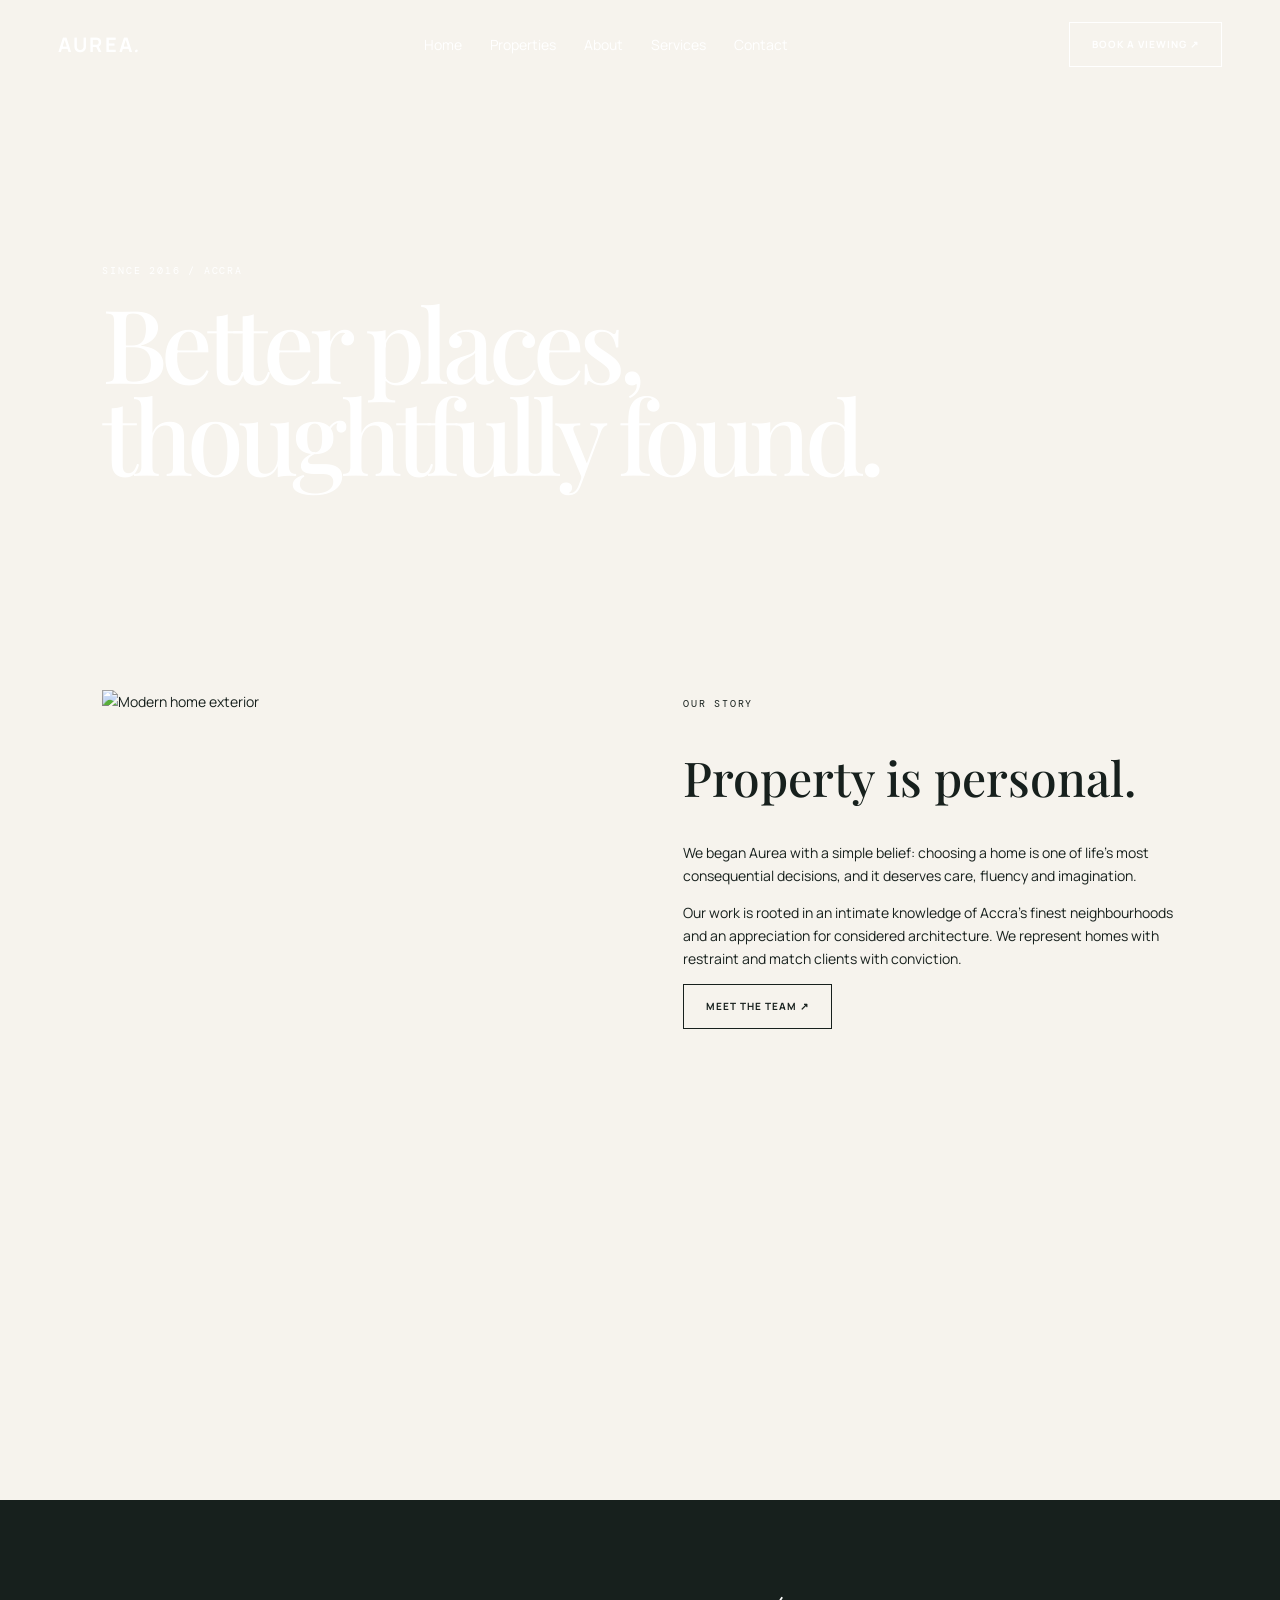
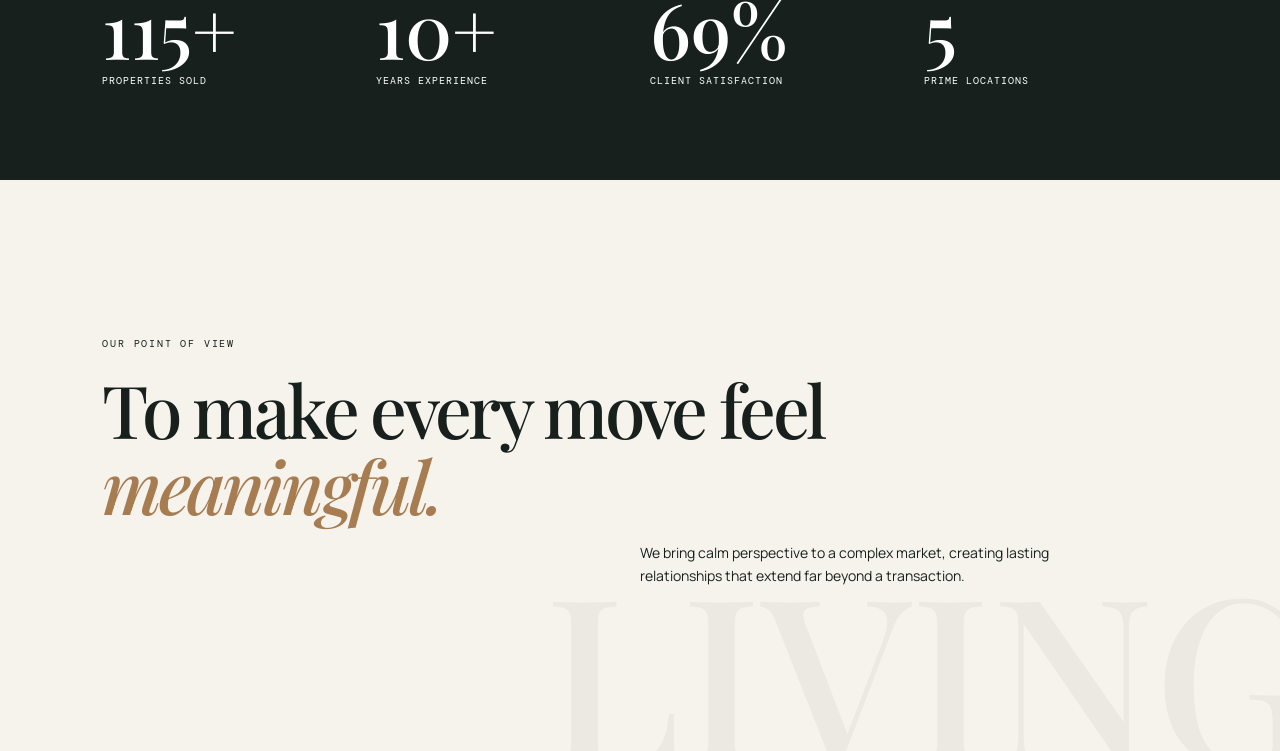
==== about.html @ 6d5a38c9 "aurea1" ====
<!doctype html><html lang="en"><head><meta charset="utf-8"><meta name="viewport" content="width=device-width,initial-scale=1"><title>About — Aurea</title><link rel="stylesheet" href="css/style.css"></head><body><div class="loader"><div>03</div><small>AUREA ESTATES</small></div><header class="site-header"><nav class="nav"><a class="brand" href="index.html">AUREA<i>.</i></a><div class="nav-links"><a href="index.html">Home</a><a href="properties.html">Properties</a><a href="about.html">About</a><a href="services.html">Services</a><a href="contact.html">Contact</a></div><a class="btn" href="contact.html">Book a viewing ↗</a><button class="menu-toggle" aria-label="Open navigation">☰</button></nav></header><main><section class="page-hero" style="--page-image:url('https://images.unsplash.com/photo-1600047509807-ba8f99d2cdde?auto=format&fit=crop&w=2200&q=85')"><div><span class="eyebrow">Since 2016 / Accra</span><h1>Better places,<br>thoughtfully found.</h1></div></section><section class="about-grid"><figure class="reveal"><img src="https://images.unsplash.com/photo-1600585152915-d208bec867a1?auto=format&fit=crop&w=1200&q=85" alt="Modern home exterior"></figure><div class="reveal"><span class="eyebrow">Our story</span><h2>Property is personal.</h2><p>We began Aurea with a simple belief: choosing a home is one of life’s most consequential decisions, and it deserves care, fluency and imagination.</p><p>Our work is rooted in an intimate knowledge of Accra’s finest neighbourhoods and an appreciation for considered architecture. We represent homes with restraint and match clients with conviction.</p><a class="btn" href="contact.html">Meet the team ↗</a></div></section><section class="stats"><div class="stat"><strong data-count="150" data-suffix="+">0</strong><span>Properties sold</span></div><div class="stat"><strong data-count="10" data-suffix="+">0</strong><span>Years experience</span></div><div class="stat"><strong data-count="98" data-suffix="%">0</strong><span>Client satisfaction</span></div><div class="stat"><strong data-count="5">0</strong><span>Prime locations</span></div></section><section class="intro"><span class="eyebrow">Our point of view</span><h2 class="display">To make every move feel <em>meaningful.</em></h2><p class="intro-copy">We bring calm perspective to a complex market, creating lasting relationships that extend far beyond a transaction.</p><span class="ghost-word">LIVING</span></section></main><script src="js/main.js"></script></body></html>
---- css/style.css ----
@import url('https://fonts.googleapis.com/css2?family=DM+Mono&family=Manrope:wght@400;500;600;700&family=Playfair+Display:ital,wght@0,500;0,600;1,500;1,600&display=swap');
:root{--ink:#17201d;--paper:#f6f3ed;--sand:#ded5c5;--clay:#a77c50;--line:rgba(23,32,29,.16);--serif:'Playfair Display',Georgia,serif;--sans:Manrope,Arial,sans-serif;--mono:'DM Mono',monospace}*{box-sizing:border-box}html{scroll-behavior:smooth}body{margin:0;background:var(--paper);color:var(--ink);font-family:var(--sans);font-size:14px;line-height:1.65}body.menu-open{overflow:hidden}a{color:inherit;text-decoration:none}img{max-width:100%;display:block}button,input,select,textarea{font:inherit}button{cursor:pointer}::selection{background:var(--clay);color:white}.site-header{position:fixed;z-index:20;top:0;left:0;width:100%;padding:22px 4.5%;color:#fff;transition:.45s}.site-header.scrolled{background:rgba(246,243,237,.88);backdrop-filter:blur(14px);color:var(--ink);padding:14px 4.5%;box-shadow:0 1px 0 var(--line)}.nav{display:flex;align-items:center;justify-content:space-between;gap:25px}.brand{font-size:20px;letter-spacing:.12em;font-weight:700}.brand i{font-family:var(--serif);font-weight:500}.nav-links{display:flex;gap:28px;align-items:center}.nav-links a,.footer-links a{position:relative}.nav-links a:after,.footer-links a:after{content:'';position:absolute;left:0;bottom:-5px;width:0;height:1px;background:currentColor;transition:.3s}.nav-links a:hover:after,.footer-links a:hover:after{width:100%}.btn{border:1px solid currentColor;background:transparent;color:inherit;padding:13px 22px;display:inline-flex;align-items:center;gap:15px;text-transform:uppercase;letter-spacing:.1em;font-size:10px;font-weight:700;position:relative;overflow:hidden;z-index:0;transition:.3s}.btn:before{content:'';position:absolute;inset:0;background:var(--ink);transform:translateX(-102%);transition:transform .38s;z-index:-1}.btn:hover{color:var(--paper)}.btn:hover:before{transform:translateX(0)}.btn.light:before{background:var(--paper)}.btn.light:hover{color:var(--ink)}.menu-toggle{display:none;background:none;border:0;color:inherit;font-size:22px}.hero{height:100svh;min-height:680px;position:relative;color:#fff;overflow:hidden;background:#25322d}.hero-image,.cta-image{position:absolute;inset:-8%;background-size:cover;background-position:center;will-change:transform}.hero-image{background-image:linear-gradient(90deg,rgba(10,16,13,.65),rgba(10,16,13,.14)),url('https://images.unsplash.com/photo-1600585154340-be6161a56a0c?auto=format&fit=crop&w=2200&q=85')}.hero:after{content:'AUREA / 01';position:absolute;right:4%;bottom:13%;font:10px var(--mono);letter-spacing:.16em}.hero-content{position:relative;z-index:1;padding:0 9%;height:100%;display:flex;justify-content:center;flex-direction:column}.eyebrow{font:10px var(--mono);letter-spacing:.18em;text-transform:uppercase}.hero h1,.page-hero h1{font:500 clamp(55px,8vw,130px)/.9 var(--serif);letter-spacing:-.06em;max-width:950px;margin:24px 0}.hero h1 span{display:block;overflow:hidden}.hero h1 em{font-weight:500}.hero p{max-width:420px;font-size:16px}.hero-actions{display:flex;gap:12px;margin-top:24px}.scroll-mark{position:absolute;bottom:35px;left:4.5%;z-index:2;font:10px var(--mono);letter-spacing:.15em;writing-mode:vertical-rl}.scroll-mark:after{content:'';display:block;width:1px;height:45px;background:#fff;margin:12px auto 0;animation:line 1.8s infinite}@keyframes line{50%{transform:scaleY(.35);transform-origin:top}}.intro{padding:150px 8%;position:relative;overflow:hidden}.display{font:500 clamp(39px,5.7vw,86px)/1.04 var(--serif);letter-spacing:-.05em;max-width:1000px;margin:18px 0}.display em{color:var(--clay)}.intro-copy{margin-left:50%;max-width:410px}.ghost-word{position:absolute;right:-3%;bottom:-35px;font:500 clamp(100px,18vw,300px)/1 var(--serif);color:rgba(23,32,29,.045);white-space:nowrap;pointer-events:none}.featured{padding:30px 8% 120px}.section-top{display:flex;justify-content:space-between;align-items:end;border-bottom:1px solid var(--line);padding-bottom:18px;margin-bottom:55px}.section-title{font:500 35px var(--serif);margin:0}.property-feature{display:grid;grid-template-columns:1.4fr .75fr;gap:8%;align-items:center;margin:0 0 130px}.property-feature.reverse{grid-template-columns:.75fr 1.4fr}.property-feature.reverse .property-photo{order:2}.property-photo{position:relative;overflow:hidden;background:#ddd;cursor:none}.property-photo img{width:100%;height:620px;object-fit:cover;transition:transform .8s cubic-bezier(.2,.7,.2,1)}.property-photo:hover img{transform:scale(1.06)}.property-photo:after{content:'View property ↗';position:absolute;inset:auto 20px 20px auto;color:white;background:rgba(23,32,29,.75);backdrop-filter:blur(5px);padding:11px 15px;font:10px var(--mono);opacity:0;transform:translateY(8px);transition:.3s}.property-photo:hover:after{opacity:1;transform:none}.property-meta .num{font:10px var(--mono);color:var(--clay)}.property-meta h3{font:500 clamp(29px,3.5vw,55px)/1 var(--serif);margin:16px 0}.property-meta p{color:#5f645e}.price{font-size:18px;font-weight:600;margin:22px 0}.facts{font:10px var(--mono);letter-spacing:.04em;border-top:1px solid var(--line);border-bottom:1px solid var(--line);padding:13px 0;display:flex;gap:18px;flex-wrap:wrap}.search-wrap{padding:85px 8%;background:var(--ink);color:var(--paper)}.search-wrap h2{font:500 clamp(35px,4vw,58px)/1 var(--serif);margin:0 0 35px}.search-form{display:grid;grid-template-columns:repeat(5,1fr) auto;gap:1px;background:rgba(255,255,255,.25)}.search-form label{background:var(--ink);padding:12px 18px;display:flex;flex-direction:column;font:9px var(--mono);letter-spacing:.12em;text-transform:uppercase}.search-form select{padding:7px 0 0;background:transparent;color:#fff;border:0;outline:0}.search-form option{color:var(--ink)}.search-form .btn{background:var(--sand);color:var(--ink);border:0;padding:0 28px}.search-form .btn:before{background:var(--clay)}.horizontal{padding:120px 0;overflow:hidden}.horizontal-head{padding:0 8%;margin-bottom:35px}.horizontal-track{display:flex;gap:25px;padding:0 0 0 8%;overflow:auto;scroll-snap-type:x mandatory;scrollbar-width:none}.horizontal-track::-webkit-scrollbar{display:none}.mini-property{min-width:min(68vw,480px);scroll-snap-align:start}.mini-property figure{height:430px;margin:0;overflow:hidden}.mini-property img{height:100%;width:100%;object-fit:cover;transition:.5s}.mini-property:hover img{transform:scale(1.04)}.mini-property h3{font:500 27px var(--serif);margin:17px 0 0}.cta{height:620px;position:relative;color:#fff;display:flex;align-items:center;padding:8%;overflow:hidden}.cta-image{background-image:linear-gradient(rgba(10,16,13,.46),rgba(10,16,13,.65)),url('https://images.unsplash.com/photo-1600607687939-ce8a6c25118c?auto=format&fit=crop&w=2200&q=85')}.cta h2{position:relative;font:500 clamp(54px,8vw,125px)/.88 var(--serif);letter-spacing:-.06em;margin:0 0 32px}.cta .btn{position:relative}.site-footer{background:#101715;color:var(--paper);padding:80px 8% 25px}.footer-main{display:grid;grid-template-columns:2fr 1fr 1fr 1.2fr;gap:35px}.footer-tagline{font:500 clamp(45px,6vw,90px)/.9 var(--serif);letter-spacing:-.06em;margin:25px 0}.footer-links{display:flex;flex-direction:column;gap:8px}.footer-title{font:10px var(--mono);letter-spacing:.15em;color:#a6aaa2;margin-bottom:14px}.newsletter{display:flex;border-bottom:1px solid #777;padding-bottom:8px}.newsletter input{background:none;border:0;outline:0;color:#fff;width:100%}.newsletter button{background:none;color:#fff;border:0}.footer-bottom{border-top:1px solid #39413d;margin-top:75px;padding-top:18px;display:flex;justify-content:space-between;font-size:11px;color:#a6aaa2}.page-hero{min-height:570px;padding:180px 8% 90px;color:#fff;position:relative;display:flex;align-items:end;overflow:hidden}.page-hero .hero-image{background-image:linear-gradient(90deg,rgba(10,16,13,.65),rgba(10,16,13,.1)),var(--page-image)}.page-hero h1{margin:16px 0 0}.catalogue{padding:85px 8% 130px}.filter-bar{display:flex;gap:12px;justify-content:space-between;align-items:center;margin-bottom:35px;border-bottom:1px solid var(--line);padding-bottom:18px}.filter-options{display:flex;gap:9px;flex-wrap:wrap}.filter-options select{border:1px solid var(--line);background:transparent;padding:10px}.property-grid{display:grid;grid-template-columns:repeat(12,1fr);gap:35px 22px}.property-card{grid-column:span 4;transition:.4s}.property-card:nth-child(3n+2){margin-top:75px}.property-card figure{height:390px;margin:0;overflow:hidden}.property-card img{height:100%;width:100%;object-fit:cover;transition:.6s}.property-card:hover img{transform:scale(1.06)}.property-card h3{font:500 27px/1.1 var(--serif);margin:15px 0 4px}.property-card p{margin:0;color:#626861;font-size:12px}.property-card .price{margin:8px 0;font-size:15px}.detail-hero{height:85vh;min-height:620px;position:relative;color:#fff;display:flex;align-items:end;padding:8%;overflow:hidden}.detail-hero .hero-image{background-image:linear-gradient(0deg,rgba(10,16,13,.65),transparent 65%),url('https://images.unsplash.com/photo-1600607687920-4e2a09cf159d?auto=format&fit=crop&w=2200&q=85')}.detail-hero h1{position:relative;font:500 clamp(53px,7vw,110px)/.9 var(--serif);margin:10px 0}.detail-hero p,.detail-hero .price{position:relative}.quick-info{display:grid;grid-template-columns:repeat(5,1fr);margin:0 8%;transform:translateY(-45px);position:relative;background:var(--paper);border:1px solid var(--line)}.quick-info div{padding:25px;border-right:1px solid var(--line)}.quick-info strong{display:block;font:500 28px var(--serif)}.property-story{max-width:850px;margin:70px auto 120px;padding:0 25px}.property-story p{font:500 clamp(25px,3vw,42px)/1.25 var(--serif)}.gallery{padding:0 8% 120px;display:grid;grid-template-columns:1fr 1fr;gap:20px}.gallery a{height:450px;overflow:hidden}.gallery a:first-child{grid-column:span 2;height:650px}.gallery img{height:100%;width:100%;object-fit:cover;transition:.6s}.gallery a:hover img{transform:scale(1.05)}.specs{padding:100px 8%;background:var(--sand);display:grid;grid-template-columns:1fr 1.6fr;gap:10%}.specs h2{font:500 50px var(--serif);margin:0}.spec-list{display:grid;grid-template-columns:1fr 1fr;gap:0 30px}.spec-list div{border-top:1px solid var(--line);padding:16px 0;display:flex;justify-content:space-between}.map{height:450px;margin:110px 8%;background:#c9c1b5 url('https://images.unsplash.com/photo-1523531294919-4bcd7c65e216?auto=format&fit=crop&w=1600&q=75') center/cover;display:grid;place-items:center}.map span{background:var(--ink);color:#fff;padding:14px 20px;font:10px var(--mono);letter-spacing:.12em}.form-section{padding:110px 8%;display:grid;grid-template-columns:1fr 1fr;gap:10%}.form-section h2{font:500 clamp(42px,5vw,75px)/.95 var(--serif);margin:0}.form{display:grid;gap:20px}.field{border:0;border-bottom:1px solid var(--line);padding:12px 0;background:transparent;outline:0;width:100%;resize:vertical}.field:focus{border-color:var(--clay)}.form-message{font-size:12px;color:var(--clay);min-height:18px}.about-grid{padding:120px 8%;display:grid;grid-template-columns:1fr 1fr;gap:8%}.about-grid figure{margin:0;height:690px;overflow:hidden}.about-grid img{height:100%;width:100%;object-fit:cover}.about-grid h2{font:500 48px/1 var(--serif)}.stats{padding:90px 8%;background:var(--ink);color:#fff;display:grid;grid-template-columns:repeat(4,1fr);gap:20px}.stat strong{font:500 clamp(50px,6vw,90px)/1 var(--serif);display:block}.stat span{font:10px var(--mono);letter-spacing:.1em;text-transform:uppercase}.services{padding:80px 8% 130px}.service-row{border-top:1px solid var(--line);padding:28px 0;display:grid;grid-template-columns:90px 1fr 1fr 45px;align-items:center;gap:20px;transition:.35s}.service-row h2{font:500 clamp(30px,4vw,55px) var(--serif);margin:0;transition:.35s}.service-row p{color:#626861;max-width:370px}.service-row:hover{padding-left:18px;background:var(--sand)}.service-row:hover h2{transform:translateX(12px)}.service-row:last-child{border-bottom:1px solid var(--line)}.contact-layout{padding:110px 8%;display:grid;grid-template-columns:1.3fr .7fr;gap:12%}.contact-layout h2{font:500 55px/1 var(--serif);margin:0 0 35px}.contact-detail{border-top:1px solid var(--line);padding:18px 0}.contact-detail small{font:10px var(--mono);letter-spacing:.12em;color:#656962}.reveal{opacity:0;transform:translateY(30px);transition:opacity .7s,transform .7s}.reveal.visible{opacity:1;transform:none}.loader{position:fixed;inset:0;background:var(--ink);color:var(--paper);z-index:100;display:grid;place-content:center;transition:opacity .6s,visibility .6s}.loader.done{opacity:0;visibility:hidden}.loader div{font:500 55px var(--serif)}.loader small{font:10px var(--mono);letter-spacing:.2em}.cursor{display:none;position:fixed;z-index:90;pointer-events:none;transform:translate(-50%,-50%);width:64px;height:64px;border-radius:50%;background:var(--paper);color:var(--ink);font:9px var(--mono);place-items:center;mix-blend-mode:screen}.lightbox{position:fixed;inset:0;z-index:70;background:rgba(10,16,13,.94);display:none;place-items:center;padding:8%}.lightbox.open{display:grid}.lightbox img{max-height:80vh;max-width:90vw}.lightbox button{position:absolute;background:none;border:0;color:#fff;font-size:34px}.lightbox .close{top:25px;right:35px}.lightbox .prev{left:25px}.lightbox .next{right:25px}@media(pointer:fine){.cursor{display:grid}body{cursor:none}a,button,input,select,textarea{cursor:none}}@media(max-width:800px){.site-header{padding:17px 6%}.nav-links,.nav>.btn{display:none}.menu-toggle{display:block}.nav-links.open{display:flex;position:fixed;inset:0;background:var(--ink);color:var(--paper);z-index:-1;flex-direction:column;justify-content:center;align-items:flex-start;padding:20%;font:500 40px var(--serif)}.hero h1{font-size:58px}.intro,.featured,.catalogue,.services{padding-left:6%;padding-right:6%}.intro-copy{margin-left:0}.property-feature,.property-feature.reverse{grid-template-columns:1fr;gap:25px;margin-bottom:75px}.property-feature.reverse .property-photo{order:0}.property-photo img{height:460px}.search-wrap{padding:60px 6%}.search-form{grid-template-columns:1fr 1fr}.search-form .btn{padding:18px}.footer-main,.about-grid,.form-section,.contact-layout{grid-template-columns:1fr;gap:45px}.footer-bottom{flex-direction:column;gap:8px}.page-hero{padding:140px 6% 60px;min-height:450px}.filter-bar{align-items:flex-start;flex-direction:column}.property-grid{grid-template-columns:1fr 1fr;gap:28px 14px}.property-card{grid-column:span 1}.property-card:nth-child(3n+2){margin-top:35px}.property-card figure{height:260px}.property-card h3{font-size:22px}.quick-info{margin:0 4%;grid-template-columns:1fr 1fr 1fr;transform:translateY(-25px)}.quick-info div{padding:16px}.gallery{padding:0 4% 70px;gap:8px}.gallery a,.gallery a:first-child{height:250px}.gallery a:first-child{grid-column:span 2}.specs{padding:70px 6%;grid-template-columns:1fr}.stats{grid-template-columns:1fr 1fr;padding:60px 7%}.service-row{grid-template-columns:40px 1fr 30px}.service-row p{display:none}.contact-layout{padding:80px 6%}.cta{height:500px;padding:7%}.cta h2{font-size:64px}.hero:after{display:none}}@media(max-width:430px){.property-grid{grid-template-columns:1fr}.property-card:nth-child(3n+2){margin-top:0}.quick-info{grid-template-columns:1fr 1fr}.search-form{grid-template-columns:1fr}.spec-list{grid-template-columns:1fr}.hero-actions{flex-direction:column;align-items:flex-start}}
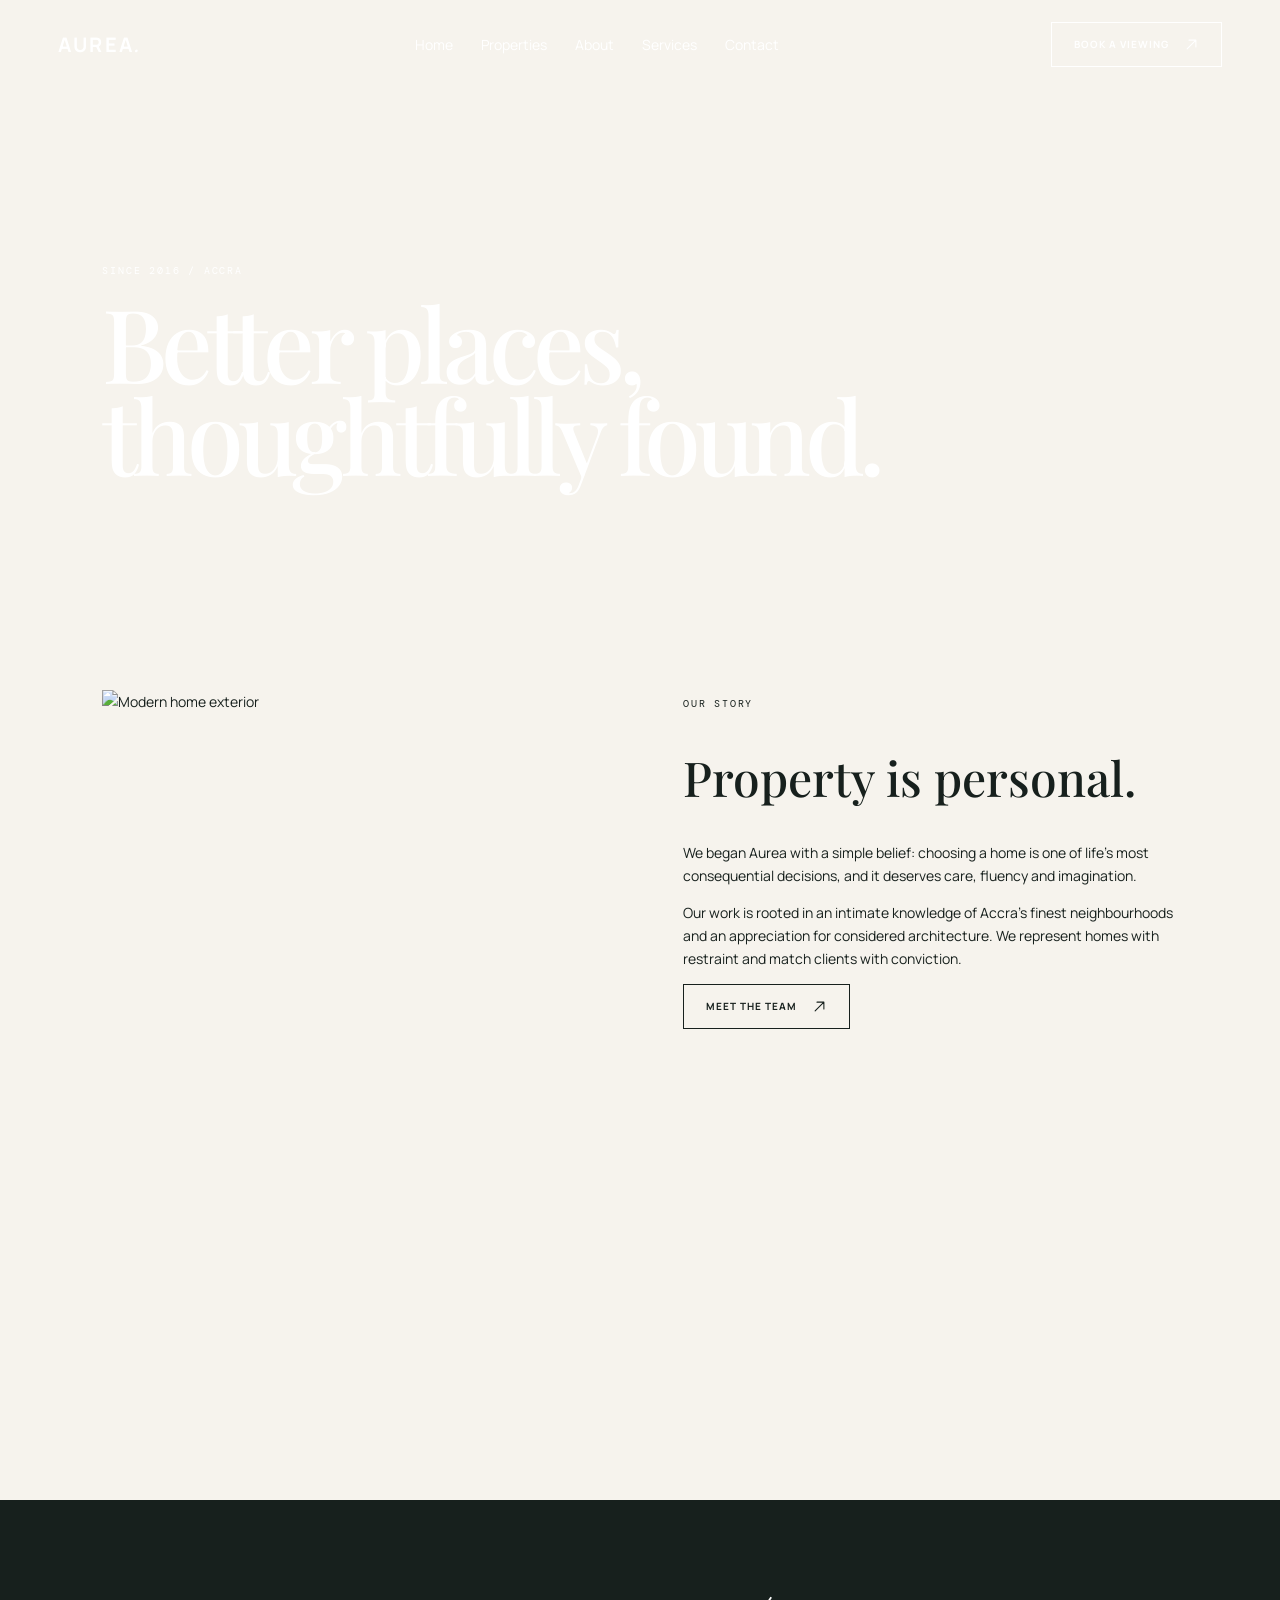
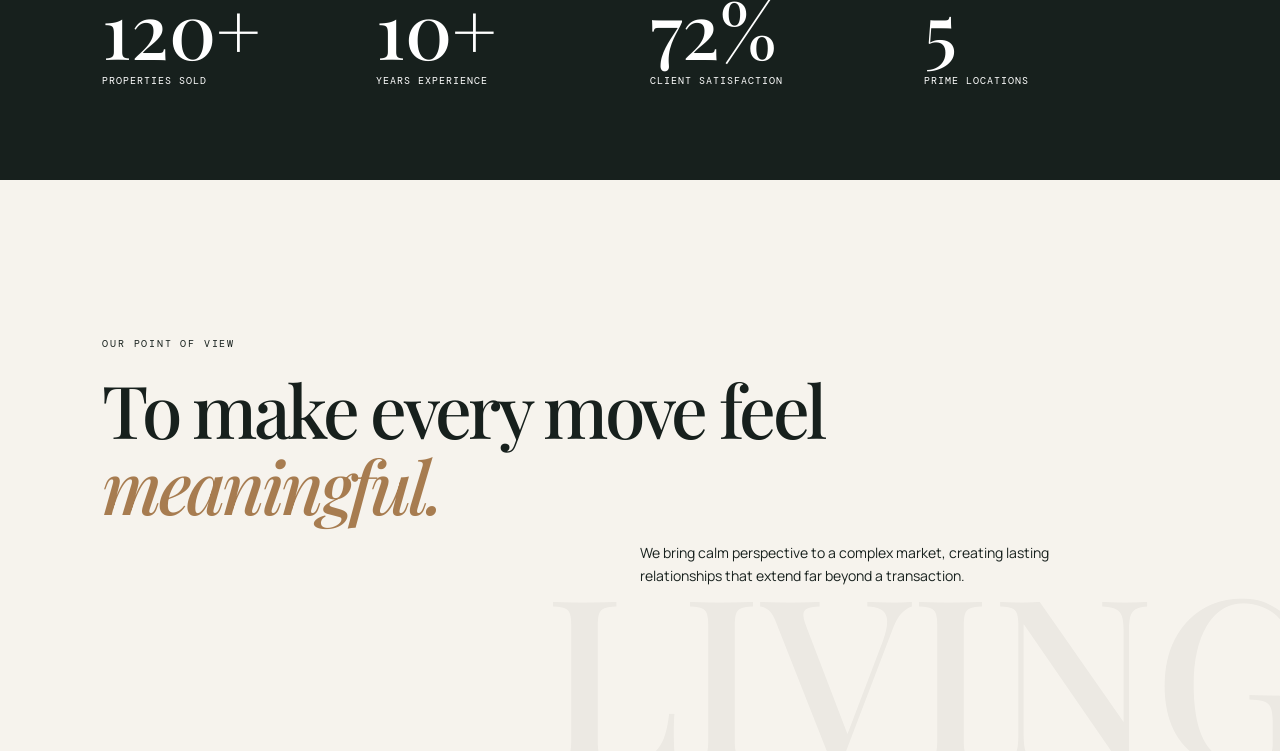
==== commit 482773c0: "Refine Aurea site experience and SVG icons" ====
--- a/about.html
+++ b/about.html
@@ -1 +1 @@
-<!doctype html><html lang="en"><head><meta charset="utf-8"><meta name="viewport" content="width=device-width,initial-scale=1"><title>About — Aurea</title><link rel="stylesheet" href="css/style.css"></head><body><div class="loader"><div>03</div><small>AUREA ESTATES</small></div><header class="site-header"><nav class="nav"><a class="brand" href="index.html">AUREA<i>.</i></a><div class="nav-links"><a href="index.html">Home</a><a href="properties.html">Properties</a><a href="about.html">About</a><a href="services.html">Services</a><a href="contact.html">Contact</a></div><a class="btn" href="contact.html">Book a viewing ↗</a><button class="menu-toggle" aria-label="Open navigation">☰</button></nav></header><main><section class="page-hero" style="--page-image:url('https://images.unsplash.com/photo-1600047509807-ba8f99d2cdde?auto=format&fit=crop&w=2200&q=85')"><div><span class="eyebrow">Since 2016 / Accra</span><h1>Better places,<br>thoughtfully found.</h1></div></section><section class="about-grid"><figure class="reveal"><img src="https://images.unsplash.com/photo-1600585152915-d208bec867a1?auto=format&fit=crop&w=1200&q=85" alt="Modern home exterior"></figure><div class="reveal"><span class="eyebrow">Our story</span><h2>Property is personal.</h2><p>We began Aurea with a simple belief: choosing a home is one of life’s most consequential decisions, and it deserves care, fluency and imagination.</p><p>Our work is rooted in an intimate knowledge of Accra’s finest neighbourhoods and an appreciation for considered architecture. We represent homes with restraint and match clients with conviction.</p><a class="btn" href="contact.html">Meet the team ↗</a></div></section><section class="stats"><div class="stat"><strong data-count="150" data-suffix="+">0</strong><span>Properties sold</span></div><div class="stat"><strong data-count="10" data-suffix="+">0</strong><span>Years experience</span></div><div class="stat"><strong data-count="98" data-suffix="%">0</strong><span>Client satisfaction</span></div><div class="stat"><strong data-count="5">0</strong><span>Prime locations</span></div></section><section class="intro"><span class="eyebrow">Our point of view</span><h2 class="display">To make every move feel <em>meaningful.</em></h2><p class="intro-copy">We bring calm perspective to a complex market, creating lasting relationships that extend far beyond a transaction.</p><span class="ghost-word">LIVING</span></section></main><script src="js/main.js"></script></body></html>
+<!doctype html><html lang="en"><head><meta charset="utf-8"><meta name="viewport" content="width=device-width,initial-scale=1"><title>About — Aurea</title><link rel="stylesheet" href="css/style.css"></head><body><div class="loader"><div>03</div><small>AUREA ESTATES</small></div><header class="site-header"><nav class="nav"><a class="brand" href="index.html">AUREA<i>.</i></a><div class="nav-links"><a href="index.html">Home</a><a href="properties.html">Properties</a><a href="about.html">About</a><a href="services.html">Services</a><a href="contact.html">Contact</a></div><a class="btn" href="contact.html">Book a viewing <svg class="icon" viewBox="0 0 24 24" aria-hidden="true"><path d="M5 19 19 5M8 5h11v11"/></svg></a><button class="menu-toggle" aria-label="Open navigation">☰</button></nav></header><main><section class="page-hero" style="--page-image:url('https://images.unsplash.com/photo-1600047509807-ba8f99d2cdde?auto=format&fit=crop&w=2200&q=85')"><div><span class="eyebrow">Since 2016 / Accra</span><h1>Better places,<br>thoughtfully found.</h1></div></section><section class="about-grid"><figure class="reveal"><img src="https://images.unsplash.com/photo-1600585152915-d208bec867a1?auto=format&fit=crop&w=1200&q=85" alt="Modern home exterior"></figure><div class="reveal"><span class="eyebrow">Our story</span><h2>Property is personal.</h2><p>We began Aurea with a simple belief: choosing a home is one of life’s most consequential decisions, and it deserves care, fluency and imagination.</p><p>Our work is rooted in an intimate knowledge of Accra’s finest neighbourhoods and an appreciation for considered architecture. We represent homes with restraint and match clients with conviction.</p><a class="btn" href="contact.html">Meet the team <svg class="icon" viewBox="0 0 24 24" aria-hidden="true"><path d="M5 19 19 5M8 5h11v11"/></svg></a></div></section><section class="stats"><div class="stat"><strong data-count="150" data-suffix="+">0</strong><span>Properties sold</span></div><div class="stat"><strong data-count="10" data-suffix="+">0</strong><span>Years experience</span></div><div class="stat"><strong data-count="98" data-suffix="%">0</strong><span>Client satisfaction</span></div><div class="stat"><strong data-count="5">0</strong><span>Prime locations</span></div></section><section class="intro"><span class="eyebrow">Our point of view</span><h2 class="display">To make every move feel <em>meaningful.</em></h2><p class="intro-copy">We bring calm perspective to a complex market, creating lasting relationships that extend far beyond a transaction.</p><span class="ghost-word">LIVING</span></section></main><script src="js/main.js"></script></body></html>
--- a/css/style.css
+++ b/css/style.css
@@ -1,2 +1,2 @@
 @import url('https://fonts.googleapis.com/css2?family=DM+Mono&family=Manrope:wght@400;500;600;700&family=Playfair+Display:ital,wght@0,500;0,600;1,500;1,600&display=swap');
-:root{--ink:#17201d;--paper:#f6f3ed;--sand:#ded5c5;--clay:#a77c50;--line:rgba(23,32,29,.16);--serif:'Playfair Display',Georgia,serif;--sans:Manrope,Arial,sans-serif;--mono:'DM Mono',monospace}*{box-sizing:border-box}html{scroll-behavior:smooth}body{margin:0;background:var(--paper);color:var(--ink);font-family:var(--sans);font-size:14px;line-height:1.65}body.menu-open{overflow:hidden}a{color:inherit;text-decoration:none}img{max-width:100%;display:block}button,input,select,textarea{font:inherit}button{cursor:pointer}::selection{background:var(--clay);color:white}.site-header{position:fixed;z-index:20;top:0;left:0;width:100%;padding:22px 4.5%;color:#fff;transition:.45s}.site-header.scrolled{background:rgba(246,243,237,.88);backdrop-filter:blur(14px);color:var(--ink);padding:14px 4.5%;box-shadow:0 1px 0 var(--line)}.nav{display:flex;align-items:center;justify-content:space-between;gap:25px}.brand{font-size:20px;letter-spacing:.12em;font-weight:700}.brand i{font-family:var(--serif);font-weight:500}.nav-links{display:flex;gap:28px;align-items:center}.nav-links a,.footer-links a{position:relative}.nav-links a:after,.footer-links a:after{content:'';position:absolute;left:0;bottom:-5px;width:0;height:1px;background:currentColor;transition:.3s}.nav-links a:hover:after,.footer-links a:hover:after{width:100%}.btn{border:1px solid currentColor;background:transparent;color:inherit;padding:13px 22px;display:inline-flex;align-items:center;gap:15px;text-transform:uppercase;letter-spacing:.1em;font-size:10px;font-weight:700;position:relative;overflow:hidden;z-index:0;transition:.3s}.btn:before{content:'';position:absolute;inset:0;background:var(--ink);transform:translateX(-102%);transition:transform .38s;z-index:-1}.btn:hover{color:var(--paper)}.btn:hover:before{transform:translateX(0)}.btn.light:before{background:var(--paper)}.btn.light:hover{color:var(--ink)}.menu-toggle{display:none;background:none;border:0;color:inherit;font-size:22px}.hero{height:100svh;min-height:680px;position:relative;color:#fff;overflow:hidden;background:#25322d}.hero-image,.cta-image{position:absolute;inset:-8%;background-size:cover;background-position:center;will-change:transform}.hero-image{background-image:linear-gradient(90deg,rgba(10,16,13,.65),rgba(10,16,13,.14)),url('https://images.unsplash.com/photo-1600585154340-be6161a56a0c?auto=format&fit=crop&w=2200&q=85')}.hero:after{content:'AUREA / 01';position:absolute;right:4%;bottom:13%;font:10px var(--mono);letter-spacing:.16em}.hero-content{position:relative;z-index:1;padding:0 9%;height:100%;display:flex;justify-content:center;flex-direction:column}.eyebrow{font:10px var(--mono);letter-spacing:.18em;text-transform:uppercase}.hero h1,.page-hero h1{font:500 clamp(55px,8vw,130px)/.9 var(--serif);letter-spacing:-.06em;max-width:950px;margin:24px 0}.hero h1 span{display:block;overflow:hidden}.hero h1 em{font-weight:500}.hero p{max-width:420px;font-size:16px}.hero-actions{display:flex;gap:12px;margin-top:24px}.scroll-mark{position:absolute;bottom:35px;left:4.5%;z-index:2;font:10px var(--mono);letter-spacing:.15em;writing-mode:vertical-rl}.scroll-mark:after{content:'';display:block;width:1px;height:45px;background:#fff;margin:12px auto 0;animation:line 1.8s infinite}@keyframes line{50%{transform:scaleY(.35);transform-origin:top}}.intro{padding:150px 8%;position:relative;overflow:hidden}.display{font:500 clamp(39px,5.7vw,86px)/1.04 var(--serif);letter-spacing:-.05em;max-width:1000px;margin:18px 0}.display em{color:var(--clay)}.intro-copy{margin-left:50%;max-width:410px}.ghost-word{position:absolute;right:-3%;bottom:-35px;font:500 clamp(100px,18vw,300px)/1 var(--serif);color:rgba(23,32,29,.045);white-space:nowrap;pointer-events:none}.featured{padding:30px 8% 120px}.section-top{display:flex;justify-content:space-between;align-items:end;border-bottom:1px solid var(--line);padding-bottom:18px;margin-bottom:55px}.section-title{font:500 35px var(--serif);margin:0}.property-feature{display:grid;grid-template-columns:1.4fr .75fr;gap:8%;align-items:center;margin:0 0 130px}.property-feature.reverse{grid-template-columns:.75fr 1.4fr}.property-feature.reverse .property-photo{order:2}.property-photo{position:relative;overflow:hidden;background:#ddd;cursor:none}.property-photo img{width:100%;height:620px;object-fit:cover;transition:transform .8s cubic-bezier(.2,.7,.2,1)}.property-photo:hover img{transform:scale(1.06)}.property-photo:after{content:'View property ↗';position:absolute;inset:auto 20px 20px auto;color:white;background:rgba(23,32,29,.75);backdrop-filter:blur(5px);padding:11px 15px;font:10px var(--mono);opacity:0;transform:translateY(8px);transition:.3s}.property-photo:hover:after{opacity:1;transform:none}.property-meta .num{font:10px var(--mono);color:var(--clay)}.property-meta h3{font:500 clamp(29px,3.5vw,55px)/1 var(--serif);margin:16px 0}.property-meta p{color:#5f645e}.price{font-size:18px;font-weight:600;margin:22px 0}.facts{font:10px var(--mono);letter-spacing:.04em;border-top:1px solid var(--line);border-bottom:1px solid var(--line);padding:13px 0;display:flex;gap:18px;flex-wrap:wrap}.search-wrap{padding:85px 8%;background:var(--ink);color:var(--paper)}.search-wrap h2{font:500 clamp(35px,4vw,58px)/1 var(--serif);margin:0 0 35px}.search-form{display:grid;grid-template-columns:repeat(5,1fr) auto;gap:1px;background:rgba(255,255,255,.25)}.search-form label{background:var(--ink);padding:12px 18px;display:flex;flex-direction:column;font:9px var(--mono);letter-spacing:.12em;text-transform:uppercase}.search-form select{padding:7px 0 0;background:transparent;color:#fff;border:0;outline:0}.search-form option{color:var(--ink)}.search-form .btn{background:var(--sand);color:var(--ink);border:0;padding:0 28px}.search-form .btn:before{background:var(--clay)}.horizontal{padding:120px 0;overflow:hidden}.horizontal-head{padding:0 8%;margin-bottom:35px}.horizontal-track{display:flex;gap:25px;padding:0 0 0 8%;overflow:auto;scroll-snap-type:x mandatory;scrollbar-width:none}.horizontal-track::-webkit-scrollbar{display:none}.mini-property{min-width:min(68vw,480px);scroll-snap-align:start}.mini-property figure{height:430px;margin:0;overflow:hidden}.mini-property img{height:100%;width:100%;object-fit:cover;transition:.5s}.mini-property:hover img{transform:scale(1.04)}.mini-property h3{font:500 27px var(--serif);margin:17px 0 0}.cta{height:620px;position:relative;color:#fff;display:flex;align-items:center;padding:8%;overflow:hidden}.cta-image{background-image:linear-gradient(rgba(10,16,13,.46),rgba(10,16,13,.65)),url('https://images.unsplash.com/photo-1600607687939-ce8a6c25118c?auto=format&fit=crop&w=2200&q=85')}.cta h2{position:relative;font:500 clamp(54px,8vw,125px)/.88 var(--serif);letter-spacing:-.06em;margin:0 0 32px}.cta .btn{position:relative}.site-footer{background:#101715;color:var(--paper);padding:80px 8% 25px}.footer-main{display:grid;grid-template-columns:2fr 1fr 1fr 1.2fr;gap:35px}.footer-tagline{font:500 clamp(45px,6vw,90px)/.9 var(--serif);letter-spacing:-.06em;margin:25px 0}.footer-links{display:flex;flex-direction:column;gap:8px}.footer-title{font:10px var(--mono);letter-spacing:.15em;color:#a6aaa2;margin-bottom:14px}.newsletter{display:flex;border-bottom:1px solid #777;padding-bottom:8px}.newsletter input{background:none;border:0;outline:0;color:#fff;width:100%}.newsletter button{background:none;color:#fff;border:0}.footer-bottom{border-top:1px solid #39413d;margin-top:75px;padding-top:18px;display:flex;justify-content:space-between;font-size:11px;color:#a6aaa2}.page-hero{min-height:570px;padding:180px 8% 90px;color:#fff;position:relative;display:flex;align-items:end;overflow:hidden}.page-hero .hero-image{background-image:linear-gradient(90deg,rgba(10,16,13,.65),rgba(10,16,13,.1)),var(--page-image)}.page-hero h1{margin:16px 0 0}.catalogue{padding:85px 8% 130px}.filter-bar{display:flex;gap:12px;justify-content:space-between;align-items:center;margin-bottom:35px;border-bottom:1px solid var(--line);padding-bottom:18px}.filter-options{display:flex;gap:9px;flex-wrap:wrap}.filter-options select{border:1px solid var(--line);background:transparent;padding:10px}.property-grid{display:grid;grid-template-columns:repeat(12,1fr);gap:35px 22px}.property-card{grid-column:span 4;transition:.4s}.property-card:nth-child(3n+2){margin-top:75px}.property-card figure{height:390px;margin:0;overflow:hidden}.property-card img{height:100%;width:100%;object-fit:cover;transition:.6s}.property-card:hover img{transform:scale(1.06)}.property-card h3{font:500 27px/1.1 var(--serif);margin:15px 0 4px}.property-card p{margin:0;color:#626861;font-size:12px}.property-card .price{margin:8px 0;font-size:15px}.detail-hero{height:85vh;min-height:620px;position:relative;color:#fff;display:flex;align-items:end;padding:8%;overflow:hidden}.detail-hero .hero-image{background-image:linear-gradient(0deg,rgba(10,16,13,.65),transparent 65%),url('https://images.unsplash.com/photo-1600607687920-4e2a09cf159d?auto=format&fit=crop&w=2200&q=85')}.detail-hero h1{position:relative;font:500 clamp(53px,7vw,110px)/.9 var(--serif);margin:10px 0}.detail-hero p,.detail-hero .price{position:relative}.quick-info{display:grid;grid-template-columns:repeat(5,1fr);margin:0 8%;transform:translateY(-45px);position:relative;background:var(--paper);border:1px solid var(--line)}.quick-info div{padding:25px;border-right:1px solid var(--line)}.quick-info strong{display:block;font:500 28px var(--serif)}.property-story{max-width:850px;margin:70px auto 120px;padding:0 25px}.property-story p{font:500 clamp(25px,3vw,42px)/1.25 var(--serif)}.gallery{padding:0 8% 120px;display:grid;grid-template-columns:1fr 1fr;gap:20px}.gallery a{height:450px;overflow:hidden}.gallery a:first-child{grid-column:span 2;height:650px}.gallery img{height:100%;width:100%;object-fit:cover;transition:.6s}.gallery a:hover img{transform:scale(1.05)}.specs{padding:100px 8%;background:var(--sand);display:grid;grid-template-columns:1fr 1.6fr;gap:10%}.specs h2{font:500 50px var(--serif);margin:0}.spec-list{display:grid;grid-template-columns:1fr 1fr;gap:0 30px}.spec-list div{border-top:1px solid var(--line);padding:16px 0;display:flex;justify-content:space-between}.map{height:450px;margin:110px 8%;background:#c9c1b5 url('https://images.unsplash.com/photo-1523531294919-4bcd7c65e216?auto=format&fit=crop&w=1600&q=75') center/cover;display:grid;place-items:center}.map span{background:var(--ink);color:#fff;padding:14px 20px;font:10px var(--mono);letter-spacing:.12em}.form-section{padding:110px 8%;display:grid;grid-template-columns:1fr 1fr;gap:10%}.form-section h2{font:500 clamp(42px,5vw,75px)/.95 var(--serif);margin:0}.form{display:grid;gap:20px}.field{border:0;border-bottom:1px solid var(--line);padding:12px 0;background:transparent;outline:0;width:100%;resize:vertical}.field:focus{border-color:var(--clay)}.form-message{font-size:12px;color:var(--clay);min-height:18px}.about-grid{padding:120px 8%;display:grid;grid-template-columns:1fr 1fr;gap:8%}.about-grid figure{margin:0;height:690px;overflow:hidden}.about-grid img{height:100%;width:100%;object-fit:cover}.about-grid h2{font:500 48px/1 var(--serif)}.stats{padding:90px 8%;background:var(--ink);color:#fff;display:grid;grid-template-columns:repeat(4,1fr);gap:20px}.stat strong{font:500 clamp(50px,6vw,90px)/1 var(--serif);display:block}.stat span{font:10px var(--mono);letter-spacing:.1em;text-transform:uppercase}.services{padding:80px 8% 130px}.service-row{border-top:1px solid var(--line);padding:28px 0;display:grid;grid-template-columns:90px 1fr 1fr 45px;align-items:center;gap:20px;transition:.35s}.service-row h2{font:500 clamp(30px,4vw,55px) var(--serif);margin:0;transition:.35s}.service-row p{color:#626861;max-width:370px}.service-row:hover{padding-left:18px;background:var(--sand)}.service-row:hover h2{transform:translateX(12px)}.service-row:last-child{border-bottom:1px solid var(--line)}.contact-layout{padding:110px 8%;display:grid;grid-template-columns:1.3fr .7fr;gap:12%}.contact-layout h2{font:500 55px/1 var(--serif);margin:0 0 35px}.contact-detail{border-top:1px solid var(--line);padding:18px 0}.contact-detail small{font:10px var(--mono);letter-spacing:.12em;color:#656962}.reveal{opacity:0;transform:translateY(30px);transition:opacity .7s,transform .7s}.reveal.visible{opacity:1;transform:none}.loader{position:fixed;inset:0;background:var(--ink);color:var(--paper);z-index:100;display:grid;place-content:center;transition:opacity .6s,visibility .6s}.loader.done{opacity:0;visibility:hidden}.loader div{font:500 55px var(--serif)}.loader small{font:10px var(--mono);letter-spacing:.2em}.cursor{display:none;position:fixed;z-index:90;pointer-events:none;transform:translate(-50%,-50%);width:64px;height:64px;border-radius:50%;background:var(--paper);color:var(--ink);font:9px var(--mono);place-items:center;mix-blend-mode:screen}.lightbox{position:fixed;inset:0;z-index:70;background:rgba(10,16,13,.94);display:none;place-items:center;padding:8%}.lightbox.open{display:grid}.lightbox img{max-height:80vh;max-width:90vw}.lightbox button{position:absolute;background:none;border:0;color:#fff;font-size:34px}.lightbox .close{top:25px;right:35px}.lightbox .prev{left:25px}.lightbox .next{right:25px}@media(pointer:fine){.cursor{display:grid}body{cursor:none}a,button,input,select,textarea{cursor:none}}@media(max-width:800px){.site-header{padding:17px 6%}.nav-links,.nav>.btn{display:none}.menu-toggle{display:block}.nav-links.open{display:flex;position:fixed;inset:0;background:var(--ink);color:var(--paper);z-index:-1;flex-direction:column;justify-content:center;align-items:flex-start;padding:20%;font:500 40px var(--serif)}.hero h1{font-size:58px}.intro,.featured,.catalogue,.services{padding-left:6%;padding-right:6%}.intro-copy{margin-left:0}.property-feature,.property-feature.reverse{grid-template-columns:1fr;gap:25px;margin-bottom:75px}.property-feature.reverse .property-photo{order:0}.property-photo img{height:460px}.search-wrap{padding:60px 6%}.search-form{grid-template-columns:1fr 1fr}.search-form .btn{padding:18px}.footer-main,.about-grid,.form-section,.contact-layout{grid-template-columns:1fr;gap:45px}.footer-bottom{flex-direction:column;gap:8px}.page-hero{padding:140px 6% 60px;min-height:450px}.filter-bar{align-items:flex-start;flex-direction:column}.property-grid{grid-template-columns:1fr 1fr;gap:28px 14px}.property-card{grid-column:span 1}.property-card:nth-child(3n+2){margin-top:35px}.property-card figure{height:260px}.property-card h3{font-size:22px}.quick-info{margin:0 4%;grid-template-columns:1fr 1fr 1fr;transform:translateY(-25px)}.quick-info div{padding:16px}.gallery{padding:0 4% 70px;gap:8px}.gallery a,.gallery a:first-child{height:250px}.gallery a:first-child{grid-column:span 2}.specs{padding:70px 6%;grid-template-columns:1fr}.stats{grid-template-columns:1fr 1fr;padding:60px 7%}.service-row{grid-template-columns:40px 1fr 30px}.service-row p{display:none}.contact-layout{padding:80px 6%}.cta{height:500px;padding:7%}.cta h2{font-size:64px}.hero:after{display:none}}@media(max-width:430px){.property-grid{grid-template-columns:1fr}.property-card:nth-child(3n+2){margin-top:0}.quick-info{grid-template-columns:1fr 1fr}.search-form{grid-template-columns:1fr}.spec-list{grid-template-columns:1fr}.hero-actions{flex-direction:column;align-items:flex-start}}
+:root{--ink:#17201d;--paper:#f6f3ed;--sand:#ded5c5;--clay:#a77c50;--line:rgba(23,32,29,.16);--serif:'Playfair Display',Georgia,serif;--sans:Manrope,Arial,sans-serif;--mono:'DM Mono',monospace}*{box-sizing:border-box}html{scroll-behavior:smooth}body{margin:0;background:var(--paper);color:var(--ink);font-family:var(--sans);font-size:14px;line-height:1.65}body.menu-open{overflow:hidden}a{color:inherit;text-decoration:none}img{max-width:100%;display:block}button,input,select,textarea{font:inherit}button{cursor:pointer}::selection{background:var(--clay);color:white}.site-header{position:fixed;z-index:20;top:0;left:0;width:100%;padding:22px 4.5%;color:#fff;transition:.45s}.site-header.scrolled{background:rgba(246,243,237,.88);backdrop-filter:blur(14px);color:var(--ink);padding:14px 4.5%;box-shadow:0 1px 0 var(--line)}.nav{display:flex;align-items:center;justify-content:space-between;gap:25px}.brand{font-size:20px;letter-spacing:.12em;font-weight:700}.brand i{font-family:var(--serif);font-weight:500}.nav-links{display:flex;gap:28px;align-items:center}.nav-links a,.footer-links a{position:relative}.nav-links a:after,.footer-links a:after{content:'';position:absolute;left:0;bottom:-5px;width:0;height:1px;background:currentColor;transition:.3s}.nav-links a:hover:after,.footer-links a:hover:after{width:100%}.btn{border:1px solid currentColor;background:transparent;color:inherit;padding:13px 22px;display:inline-flex;align-items:center;gap:15px;text-transform:uppercase;letter-spacing:.1em;font-size:10px;font-weight:700;position:relative;overflow:hidden;z-index:0;transition:.3s}.btn .icon{width:15px;height:15px;flex:0 0 15px;fill:none;stroke:currentColor;stroke-width:1.7;stroke-linecap:round;stroke-linejoin:round;transition:transform .3s}.btn:hover .icon{transform:translate(2px,-2px)}.btn span{width:14px;height:14px;display:inline-block;font-size:0;background:url('../assets/icons/arrow-up-right.svg') center/contain no-repeat;transition:transform .3s}.site-header:not(.scrolled) .btn span{filter:invert(1)}.btn:hover span{transform:translate(2px,-2px)}.btn:before{content:'';position:absolute;inset:0;background:var(--ink);transform:translateX(-102%);transition:transform .38s;z-index:-1}.btn:hover{color:var(--paper)}.btn:hover:before{transform:translateX(0)}.btn.light:before{background:var(--paper)}.btn.light:hover{color:var(--ink)}.menu-toggle{display:none;background:none;border:0;color:inherit;font-size:22px}.hero{height:100svh;min-height:680px;position:relative;color:#fff;overflow:hidden;background:#25322d}.hero-image,.cta-image{position:absolute;inset:-8%;background-size:cover;background-position:center;will-change:transform}.hero-image{background-image:linear-gradient(90deg,rgba(10,16,13,.65),rgba(10,16,13,.14)),url('https://images.unsplash.com/photo-1600585154340-be6161a56a0c?auto=format&fit=crop&w=2200&q=85')}.hero:after{content:'AUREA / 01';position:absolute;right:4%;bottom:13%;font:10px var(--mono);letter-spacing:.16em}.hero-content{position:relative;z-index:1;padding:0 9%;height:100%;display:flex;justify-content:center;flex-direction:column}.eyebrow{font:10px var(--mono);letter-spacing:.18em;text-transform:uppercase}.hero h1,.page-hero h1{font:500 clamp(55px,8vw,130px)/.9 var(--serif);letter-spacing:-.06em;max-width:950px;margin:24px 0}.hero h1 span{display:block;overflow:hidden}.hero h1 em{font-weight:500}.hero p{max-width:420px;font-size:16px}.hero-actions{display:flex;gap:12px;margin-top:24px}.scroll-mark{position:absolute;bottom:35px;left:4.5%;z-index:2;font:10px var(--mono);letter-spacing:.15em;writing-mode:vertical-rl}.scroll-mark:after{content:'';display:block;width:1px;height:45px;background:#fff;margin:12px auto 0;animation:line 1.8s infinite}@keyframes line{50%{transform:scaleY(.35);transform-origin:top}}.intro{padding:150px 8%;position:relative;overflow:hidden}.display{font:500 clamp(39px,5.7vw,86px)/1.04 var(--serif);letter-spacing:-.05em;max-width:1000px;margin:18px 0}.display em{color:var(--clay)}.intro-copy{margin-left:50%;max-width:410px}.ghost-word{position:absolute;right:-3%;bottom:-35px;font:500 clamp(100px,18vw,300px)/1 var(--serif);color:rgba(23,32,29,.045);white-space:nowrap;pointer-events:none}.featured{padding:30px 8% 120px}.section-top{display:flex;justify-content:space-between;align-items:end;border-bottom:1px solid var(--line);padding-bottom:18px;margin-bottom:55px}.section-title{font:500 35px var(--serif);margin:0}.property-feature{display:grid;grid-template-columns:1.4fr .75fr;gap:8%;align-items:center;margin:0 0 130px}.property-feature.reverse{grid-template-columns:.75fr 1.4fr}.property-feature.reverse .property-photo{order:2}.property-photo{position:relative;overflow:hidden;background:#ddd;cursor:none}.property-photo img{width:100%;height:620px;object-fit:cover;transition:transform .8s cubic-bezier(.2,.7,.2,1)}.property-photo:hover img{transform:scale(1.06)}.property-photo:after{content:'View property ↗';position:absolute;inset:auto 20px 20px auto;color:white;background:rgba(23,32,29,.75);backdrop-filter:blur(5px);padding:11px 15px;font:10px var(--mono);opacity:0;transform:translateY(8px);transition:.3s}.property-photo:hover:after{opacity:1;transform:none}.property-meta .num{font:10px var(--mono);color:var(--clay)}.property-meta h3{font:500 clamp(29px,3.5vw,55px)/1 var(--serif);margin:16px 0}.property-meta p{color:#5f645e}.price{font-size:18px;font-weight:600;margin:22px 0}.facts{font:10px var(--mono);letter-spacing:.04em;border-top:1px solid var(--line);border-bottom:1px solid var(--line);padding:13px 0;display:flex;gap:18px;flex-wrap:wrap}.search-wrap{padding:85px 8%;background:var(--ink);color:var(--paper)}.search-wrap h2{font:500 clamp(35px,4vw,58px)/1 var(--serif);margin:0 0 35px}.search-form{display:grid;grid-template-columns:repeat(5,1fr) auto;gap:1px;background:rgba(255,255,255,.25)}.search-form label{background:var(--ink);padding:12px 18px;display:flex;flex-direction:column;font:9px var(--mono);letter-spacing:.12em;text-transform:uppercase}.search-form select{padding:7px 0 0;background:transparent;color:#fff;border:0;outline:0}.search-form option{color:var(--ink)}.search-form .btn{background:var(--sand);color:var(--ink);border:0;padding:0 28px}.search-form .btn .icon{width:15px;height:15px;flex:0 0 15px;fill:none;stroke:currentColor;stroke-width:1.7;stroke-linecap:round;stroke-linejoin:round;transition:transform .3s}.btn:hover .icon{transform:translate(2px,-2px)}.btn span{width:14px;height:14px;display:inline-block;font-size:0;background:url('../assets/icons/arrow-up-right.svg') center/contain no-repeat;transition:transform .3s}.site-header:not(.scrolled) .btn span{filter:invert(1)}.btn:hover span{transform:translate(2px,-2px)}.btn:before{background:var(--clay)}.horizontal{padding:120px 0;overflow:hidden}.horizontal-head{padding:0 8%;margin-bottom:35px}.horizontal-track{display:flex;gap:25px;padding:0 0 0 8%;overflow:auto;scroll-snap-type:x mandatory;scrollbar-width:none}.horizontal-track::-webkit-scrollbar{display:none}.mini-property{min-width:min(68vw,480px);scroll-snap-align:start}.mini-property figure{height:430px;margin:0;overflow:hidden}.mini-property img{height:100%;width:100%;object-fit:cover;transition:.5s}.mini-property:hover img{transform:scale(1.04)}.mini-property h3{font:500 27px var(--serif);margin:17px 0 0}.cta{height:620px;position:relative;color:#fff;display:flex;align-items:center;padding:8%;overflow:hidden}.cta-image{background-image:linear-gradient(rgba(10,16,13,.46),rgba(10,16,13,.65)),url('https://images.unsplash.com/photo-1600607687939-ce8a6c25118c?auto=format&fit=crop&w=2200&q=85')}.cta h2{position:relative;font:500 clamp(54px,8vw,125px)/.88 var(--serif);letter-spacing:-.06em;margin:0 0 32px}.cta .btn{position:relative}.site-footer{background:#101715;color:var(--paper);padding:80px 8% 25px}.footer-main{display:grid;grid-template-columns:2fr 1fr 1fr 1.2fr;gap:35px}.footer-tagline{font:500 clamp(45px,6vw,90px)/.9 var(--serif);letter-spacing:-.06em;margin:25px 0}.footer-links{display:flex;flex-direction:column;gap:8px}.footer-title{font:10px var(--mono);letter-spacing:.15em;color:#a6aaa2;margin-bottom:14px}.newsletter{display:flex;border-bottom:1px solid #777;padding-bottom:8px}.newsletter input{background:none;border:0;outline:0;color:#fff;width:100%}.newsletter button{background:none;color:#fff;border:0}.footer-bottom{border-top:1px solid #39413d;margin-top:75px;padding-top:18px;display:flex;justify-content:space-between;font-size:11px;color:#a6aaa2}.page-hero{min-height:570px;padding:180px 8% 90px;color:#fff;position:relative;display:flex;align-items:end;overflow:hidden}.page-hero .hero-image{background-image:linear-gradient(90deg,rgba(10,16,13,.65),rgba(10,16,13,.1)),var(--page-image)}.page-hero h1{margin:16px 0 0}.catalogue{padding:85px 8% 130px}.filter-bar{display:flex;gap:12px;justify-content:space-between;align-items:center;margin-bottom:35px;border-bottom:1px solid var(--line);padding-bottom:18px}.filter-options{display:flex;gap:9px;flex-wrap:wrap}.filter-options select{border:1px solid var(--line);background:transparent;padding:10px}.property-grid{display:grid;grid-template-columns:repeat(12,1fr);gap:35px 22px}.property-card{grid-column:span 4;transition:.4s}.property-card:nth-child(3n+2){margin-top:75px}.property-card figure{height:390px;margin:0;overflow:hidden}.property-card img{height:100%;width:100%;object-fit:cover;transition:.6s}.property-card:hover img{transform:scale(1.06)}.property-card h3{font:500 27px/1.1 var(--serif);margin:15px 0 4px}.property-card p{margin:0;color:#626861;font-size:12px}.property-card .price{margin:8px 0;font-size:15px}.detail-hero{height:85vh;min-height:620px;position:relative;color:#fff;display:flex;align-items:end;padding:8%;overflow:hidden}.detail-hero .hero-image{background-image:linear-gradient(0deg,rgba(10,16,13,.65),transparent 65%),url('https://images.unsplash.com/photo-1600607687920-4e2a09cf159d?auto=format&fit=crop&w=2200&q=85')}.detail-hero h1{position:relative;font:500 clamp(53px,7vw,110px)/.9 var(--serif);margin:10px 0}.detail-hero p,.detail-hero .price{position:relative}.quick-info{display:grid;grid-template-columns:repeat(5,1fr);margin:0 8%;transform:translateY(-45px);position:relative;background:var(--paper);border:1px solid var(--line)}.quick-info div{padding:25px;border-right:1px solid var(--line)}.quick-info strong{display:block;font:500 28px var(--serif)}.property-story{max-width:850px;margin:70px auto 120px;padding:0 25px}.property-story p{font:500 clamp(25px,3vw,42px)/1.25 var(--serif)}.gallery{padding:0 8% 120px;display:grid;grid-template-columns:1fr 1fr;gap:20px}.gallery a{height:450px;overflow:hidden}.gallery a:first-child{grid-column:span 2;height:650px}.gallery img{height:100%;width:100%;object-fit:cover;transition:.6s}.gallery a:hover img{transform:scale(1.05)}.specs{padding:100px 8%;background:var(--sand);display:grid;grid-template-columns:1fr 1.6fr;gap:10%}.specs h2{font:500 50px var(--serif);margin:0}.spec-list{display:grid;grid-template-columns:1fr 1fr;gap:0 30px}.spec-list div{border-top:1px solid var(--line);padding:16px 0;display:flex;justify-content:space-between}.map{height:450px;margin:110px 8%;background:#c9c1b5 url('https://images.unsplash.com/photo-1523531294919-4bcd7c65e216?auto=format&fit=crop&w=1600&q=75') center/cover;display:grid;place-items:center}.map span{background:var(--ink);color:#fff;padding:14px 20px;font:10px var(--mono);letter-spacing:.12em}.form-section{padding:110px 8%;display:grid;grid-template-columns:1fr 1fr;gap:10%}.form-section h2{font:500 clamp(42px,5vw,75px)/.95 var(--serif);margin:0}.form{display:grid;gap:20px}.field{border:0;border-bottom:1px solid var(--line);padding:12px 0;background:transparent;outline:0;width:100%;resize:vertical}.field:focus{border-color:var(--clay)}.form-message{font-size:12px;color:var(--clay);min-height:18px}.about-grid{padding:120px 8%;display:grid;grid-template-columns:1fr 1fr;gap:8%}.about-grid figure{margin:0;height:690px;overflow:hidden}.about-grid img{height:100%;width:100%;object-fit:cover}.about-grid h2{font:500 48px/1 var(--serif)}.stats{padding:90px 8%;background:var(--ink);color:#fff;display:grid;grid-template-columns:repeat(4,1fr);gap:20px}.stat strong{font:500 clamp(50px,6vw,90px)/1 var(--serif);display:block}.stat span{font:10px var(--mono);letter-spacing:.1em;text-transform:uppercase}.services{padding:80px 8% 130px}.service-row{border-top:1px solid var(--line);padding:28px 0;display:grid;grid-template-columns:90px 1fr 1fr 45px;align-items:center;gap:20px;transition:.35s}.service-row h2{font:500 clamp(30px,4vw,55px) var(--serif);margin:0;transition:.35s}.service-row p{color:#626861;max-width:370px}.service-row:hover{padding-left:18px;background:var(--sand)}.service-row:hover h2{transform:translateX(12px)}.service-row:last-child{border-bottom:1px solid var(--line)}.contact-layout{padding:110px 8%;display:grid;grid-template-columns:1.3fr .7fr;gap:12%}.contact-layout h2{font:500 55px/1 var(--serif);margin:0 0 35px}.contact-detail{border-top:1px solid var(--line);padding:18px 0}.contact-detail small{font:10px var(--mono);letter-spacing:.12em;color:#656962}.reveal{opacity:0;transform:translateY(30px);transition:opacity .7s,transform .7s}.reveal.visible{opacity:1;transform:none}.loader{position:fixed;inset:0;background:var(--ink);color:var(--paper);z-index:100;display:grid;place-content:center;transition:opacity .6s,visibility .6s}.loader.done{opacity:0;visibility:hidden}.loader div{font:500 55px var(--serif)}.loader small{font:10px var(--mono);letter-spacing:.2em}.cursor{display:none;position:fixed;z-index:90;pointer-events:none;transform:translate(-50%,-50%);width:64px;height:64px;border-radius:50%;background:var(--paper);color:var(--ink);font:9px var(--mono);place-items:center;mix-blend-mode:screen}.lightbox{position:fixed;inset:0;z-index:70;background:rgba(10,16,13,.94);display:none;place-items:center;padding:8%}.lightbox.open{display:grid}.lightbox img{max-height:80vh;max-width:90vw}.lightbox button{position:absolute;background:none;border:0;color:#fff;font-size:34px}.lightbox .close{top:25px;right:35px}.lightbox .prev{left:25px}.lightbox .next{right:25px}@media(pointer:fine){.cursor{display:grid}body{cursor:none}a,button,input,select,textarea{cursor:none}}@media(max-width:800px){.site-header{padding:17px 6%}.nav-links,.nav>.btn{display:none}.menu-toggle{display:block}.nav-links.open{display:flex;position:fixed;inset:0;background:var(--ink);color:var(--paper);z-index:-1;flex-direction:column;justify-content:center;align-items:flex-start;padding:20%;font:500 40px var(--serif)}.hero h1{font-size:58px}.intro,.featured,.catalogue,.services{padding-left:6%;padding-right:6%}.intro-copy{margin-left:0}.property-feature,.property-feature.reverse{grid-template-columns:1fr;gap:25px;margin-bottom:75px}.property-feature.reverse .property-photo{order:0}.property-photo img{height:460px}.search-wrap{padding:60px 6%}.search-form{grid-template-columns:1fr 1fr}.search-form .btn{padding:18px}.footer-main,.about-grid,.form-section,.contact-layout{grid-template-columns:1fr;gap:45px}.footer-bottom{flex-direction:column;gap:8px}.page-hero{padding:140px 6% 60px;min-height:450px}.filter-bar{align-items:flex-start;flex-direction:column}.property-grid{grid-template-columns:1fr 1fr;gap:28px 14px}.property-card{grid-column:span 1}.property-card:nth-child(3n+2){margin-top:35px}.property-card figure{height:260px}.property-card h3{font-size:22px}.quick-info{margin:0 4%;grid-template-columns:1fr 1fr 1fr;transform:translateY(-25px)}.quick-info div{padding:16px}.gallery{padding:0 4% 70px;gap:8px}.gallery a,.gallery a:first-child{height:250px}.gallery a:first-child{grid-column:span 2}.specs{padding:70px 6%;grid-template-columns:1fr}.stats{grid-template-columns:1fr 1fr;padding:60px 7%}.service-row{grid-template-columns:40px 1fr 30px}.service-row p{display:none}.contact-layout{padding:80px 6%}.cta{height:500px;padding:7%}.cta h2{font-size:64px}.hero:after{display:none}}@media(max-width:430px){.property-grid{grid-template-columns:1fr}.property-card:nth-child(3n+2){margin-top:0}.quick-info{grid-template-columns:1fr 1fr}.search-form{grid-template-columns:1fr}.spec-list{grid-template-columns:1fr}.hero-actions{flex-direction:column;align-items:flex-start}}
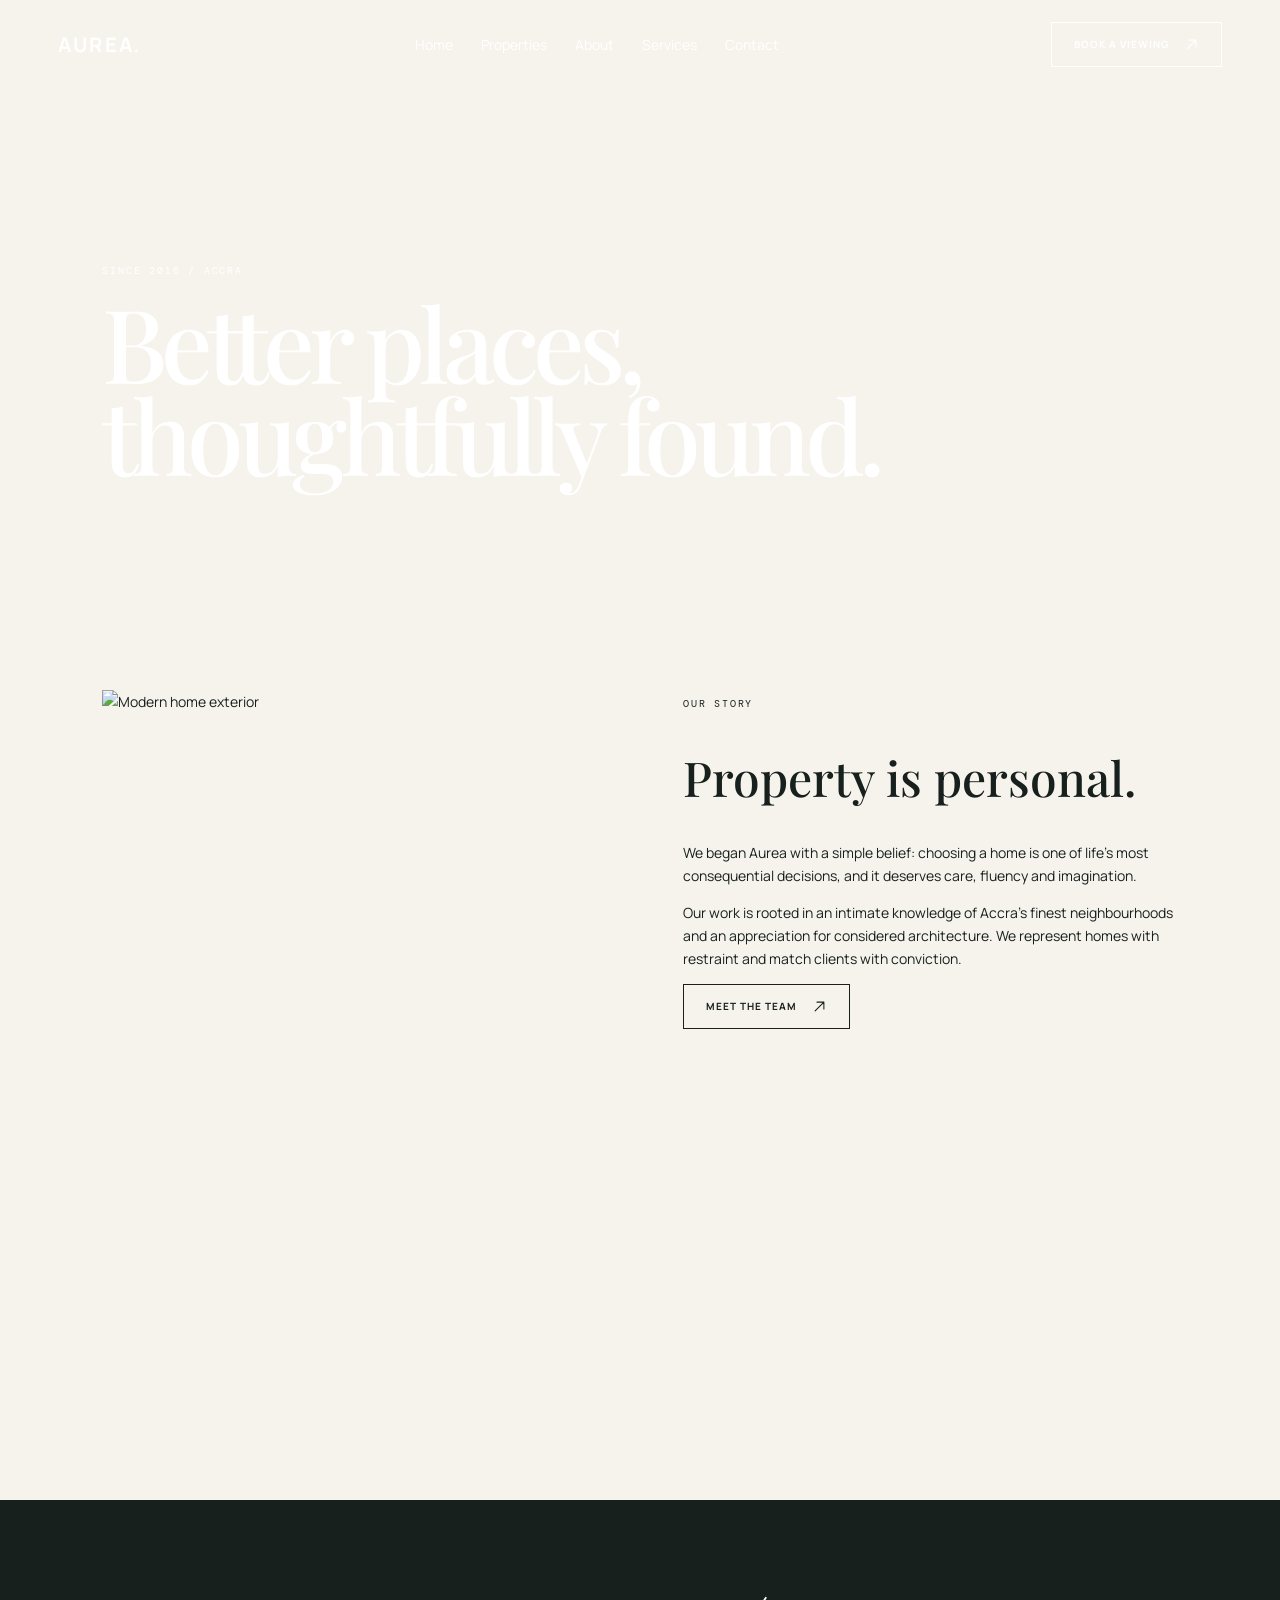
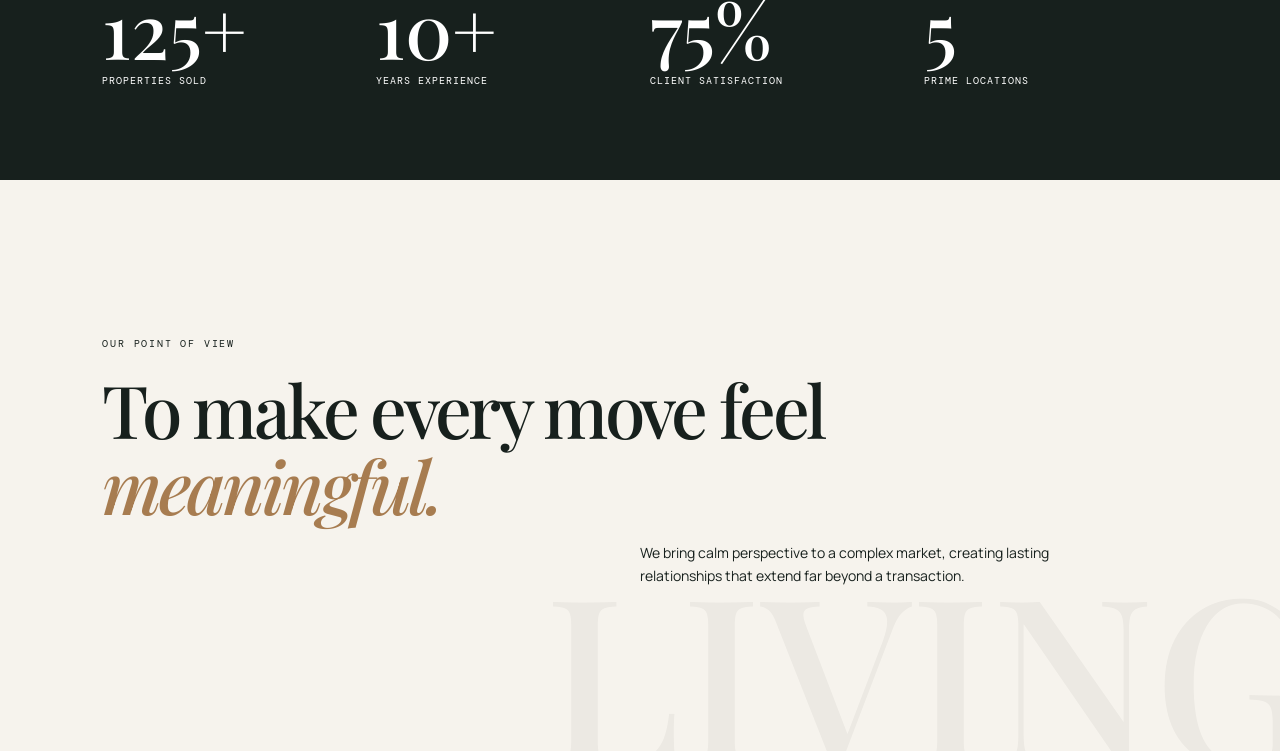
==== commit 82aaa0b3: "Bundle reliable imagery for page headers" ====
--- a/about.html
+++ b/about.html
@@ -1 +1 @@
-<!doctype html><html lang="en"><head><meta charset="utf-8"><meta name="viewport" content="width=device-width,initial-scale=1"><title>About — Aurea</title><link rel="stylesheet" href="css/style.css"></head><body><div class="loader"><div>03</div><small>AUREA ESTATES</small></div><header class="site-header"><nav class="nav"><a class="brand" href="index.html">AUREA<i>.</i></a><div class="nav-links"><a href="index.html">Home</a><a href="properties.html">Properties</a><a href="about.html">About</a><a href="services.html">Services</a><a href="contact.html">Contact</a></div><a class="btn" href="contact.html">Book a viewing <svg class="icon" viewBox="0 0 24 24" aria-hidden="true"><path d="M5 19 19 5M8 5h11v11"/></svg></a><button class="menu-toggle" aria-label="Open navigation">☰</button></nav></header><main><section class="page-hero" style="--page-image:url('https://images.unsplash.com/photo-1600047509807-ba8f99d2cdde?auto=format&fit=crop&w=2200&q=85')"><div><span class="eyebrow">Since 2016 / Accra</span><h1>Better places,<br>thoughtfully found.</h1></div></section><section class="about-grid"><figure class="reveal"><img src="https://images.unsplash.com/photo-1600585152915-d208bec867a1?auto=format&fit=crop&w=1200&q=85" alt="Modern home exterior"></figure><div class="reveal"><span class="eyebrow">Our story</span><h2>Property is personal.</h2><p>We began Aurea with a simple belief: choosing a home is one of life’s most consequential decisions, and it deserves care, fluency and imagination.</p><p>Our work is rooted in an intimate knowledge of Accra’s finest neighbourhoods and an appreciation for considered architecture. We represent homes with restraint and match clients with conviction.</p><a class="btn" href="contact.html">Meet the team <svg class="icon" viewBox="0 0 24 24" aria-hidden="true"><path d="M5 19 19 5M8 5h11v11"/></svg></a></div></section><section class="stats"><div class="stat"><strong data-count="150" data-suffix="+">0</strong><span>Properties sold</span></div><div class="stat"><strong data-count="10" data-suffix="+">0</strong><span>Years experience</span></div><div class="stat"><strong data-count="98" data-suffix="%">0</strong><span>Client satisfaction</span></div><div class="stat"><strong data-count="5">0</strong><span>Prime locations</span></div></section><section class="intro"><span class="eyebrow">Our point of view</span><h2 class="display">To make every move feel <em>meaningful.</em></h2><p class="intro-copy">We bring calm perspective to a complex market, creating lasting relationships that extend far beyond a transaction.</p><span class="ghost-word">LIVING</span></section></main><script src="js/main.js"></script></body></html>
+<!doctype html><html lang="en"><head><meta charset="utf-8"><meta name="viewport" content="width=device-width,initial-scale=1"><title>About — Aurea</title><link rel="stylesheet" href="css/style.css"></head><body><div class="loader"><div>03</div><small>AUREA ESTATES</small></div><header class="site-header"><nav class="nav"><a class="brand" href="index.html">AUREA<i>.</i></a><div class="nav-links"><a href="index.html">Home</a><a href="properties.html">Properties</a><a href="about.html">About</a><a href="services.html">Services</a><a href="contact.html">Contact</a></div><a class="btn" href="contact.html">Book a viewing <svg class="icon" viewBox="0 0 24 24" aria-hidden="true"><path d="M5 19 19 5M8 5h11v11"/></svg></a><button class="menu-toggle" aria-label="Open navigation">☰</button></nav></header><main><section class="page-hero" style="--page-image:url('assets/images/page-about.jpg')"><div><span class="eyebrow">Since 2016 / Accra</span><h1>Better places,<br>thoughtfully found.</h1></div></section><section class="about-grid"><figure class="reveal"><img src="https://images.unsplash.com/photo-1600585152915-d208bec867a1?auto=format&fit=crop&w=1200&q=85" alt="Modern home exterior"></figure><div class="reveal"><span class="eyebrow">Our story</span><h2>Property is personal.</h2><p>We began Aurea with a simple belief: choosing a home is one of life’s most consequential decisions, and it deserves care, fluency and imagination.</p><p>Our work is rooted in an intimate knowledge of Accra’s finest neighbourhoods and an appreciation for considered architecture. We represent homes with restraint and match clients with conviction.</p><a class="btn" href="contact.html">Meet the team <svg class="icon" viewBox="0 0 24 24" aria-hidden="true"><path d="M5 19 19 5M8 5h11v11"/></svg></a></div></section><section class="stats"><div class="stat"><strong data-count="150" data-suffix="+">0</strong><span>Properties sold</span></div><div class="stat"><strong data-count="10" data-suffix="+">0</strong><span>Years experience</span></div><div class="stat"><strong data-count="98" data-suffix="%">0</strong><span>Client satisfaction</span></div><div class="stat"><strong data-count="5">0</strong><span>Prime locations</span></div></section><section class="intro"><span class="eyebrow">Our point of view</span><h2 class="display">To make every move feel <em>meaningful.</em></h2><p class="intro-copy">We bring calm perspective to a complex market, creating lasting relationships that extend far beyond a transaction.</p><span class="ghost-word">LIVING</span></section></main><script src="js/main.js"></script></body></html>
--- a/css/style.css
+++ b/css/style.css
@@ -1,2 +1,2 @@
 @import url('https://fonts.googleapis.com/css2?family=DM+Mono&family=Manrope:wght@400;500;600;700&family=Playfair+Display:ital,wght@0,500;0,600;1,500;1,600&display=swap');
-:root{--ink:#17201d;--paper:#f6f3ed;--sand:#ded5c5;--clay:#a77c50;--line:rgba(23,32,29,.16);--serif:'Playfair Display',Georgia,serif;--sans:Manrope,Arial,sans-serif;--mono:'DM Mono',monospace}*{box-sizing:border-box}html{scroll-behavior:smooth}body{margin:0;background:var(--paper);color:var(--ink);font-family:var(--sans);font-size:14px;line-height:1.65}body.menu-open{overflow:hidden}a{color:inherit;text-decoration:none}img{max-width:100%;display:block}button,input,select,textarea{font:inherit}button{cursor:pointer}::selection{background:var(--clay);color:white}.site-header{position:fixed;z-index:20;top:0;left:0;width:100%;padding:22px 4.5%;color:#fff;transition:.45s}.site-header.scrolled{background:rgba(246,243,237,.88);backdrop-filter:blur(14px);color:var(--ink);padding:14px 4.5%;box-shadow:0 1px 0 var(--line)}.nav{display:flex;align-items:center;justify-content:space-between;gap:25px}.brand{font-size:20px;letter-spacing:.12em;font-weight:700}.brand i{font-family:var(--serif);font-weight:500}.nav-links{display:flex;gap:28px;align-items:center}.nav-links a,.footer-links a{position:relative}.nav-links a:after,.footer-links a:after{content:'';position:absolute;left:0;bottom:-5px;width:0;height:1px;background:currentColor;transition:.3s}.nav-links a:hover:after,.footer-links a:hover:after{width:100%}.btn{border:1px solid currentColor;background:transparent;color:inherit;padding:13px 22px;display:inline-flex;align-items:center;gap:15px;text-transform:uppercase;letter-spacing:.1em;font-size:10px;font-weight:700;position:relative;overflow:hidden;z-index:0;transition:.3s}.btn .icon{width:15px;height:15px;flex:0 0 15px;fill:none;stroke:currentColor;stroke-width:1.7;stroke-linecap:round;stroke-linejoin:round;transition:transform .3s}.btn:hover .icon{transform:translate(2px,-2px)}.btn span{width:14px;height:14px;display:inline-block;font-size:0;background:url('../assets/icons/arrow-up-right.svg') center/contain no-repeat;transition:transform .3s}.site-header:not(.scrolled) .btn span{filter:invert(1)}.btn:hover span{transform:translate(2px,-2px)}.btn:before{content:'';position:absolute;inset:0;background:var(--ink);transform:translateX(-102%);transition:transform .38s;z-index:-1}.btn:hover{color:var(--paper)}.btn:hover:before{transform:translateX(0)}.btn.light:before{background:var(--paper)}.btn.light:hover{color:var(--ink)}.menu-toggle{display:none;background:none;border:0;color:inherit;font-size:22px}.hero{height:100svh;min-height:680px;position:relative;color:#fff;overflow:hidden;background:#25322d}.hero-image,.cta-image{position:absolute;inset:-8%;background-size:cover;background-position:center;will-change:transform}.hero-image{background-image:linear-gradient(90deg,rgba(10,16,13,.65),rgba(10,16,13,.14)),url('https://images.unsplash.com/photo-1600585154340-be6161a56a0c?auto=format&fit=crop&w=2200&q=85')}.hero:after{content:'AUREA / 01';position:absolute;right:4%;bottom:13%;font:10px var(--mono);letter-spacing:.16em}.hero-content{position:relative;z-index:1;padding:0 9%;height:100%;display:flex;justify-content:center;flex-direction:column}.eyebrow{font:10px var(--mono);letter-spacing:.18em;text-transform:uppercase}.hero h1,.page-hero h1{font:500 clamp(55px,8vw,130px)/.9 var(--serif);letter-spacing:-.06em;max-width:950px;margin:24px 0}.hero h1 span{display:block;overflow:hidden}.hero h1 em{font-weight:500}.hero p{max-width:420px;font-size:16px}.hero-actions{display:flex;gap:12px;margin-top:24px}.scroll-mark{position:absolute;bottom:35px;left:4.5%;z-index:2;font:10px var(--mono);letter-spacing:.15em;writing-mode:vertical-rl}.scroll-mark:after{content:'';display:block;width:1px;height:45px;background:#fff;margin:12px auto 0;animation:line 1.8s infinite}@keyframes line{50%{transform:scaleY(.35);transform-origin:top}}.intro{padding:150px 8%;position:relative;overflow:hidden}.display{font:500 clamp(39px,5.7vw,86px)/1.04 var(--serif);letter-spacing:-.05em;max-width:1000px;margin:18px 0}.display em{color:var(--clay)}.intro-copy{margin-left:50%;max-width:410px}.ghost-word{position:absolute;right:-3%;bottom:-35px;font:500 clamp(100px,18vw,300px)/1 var(--serif);color:rgba(23,32,29,.045);white-space:nowrap;pointer-events:none}.featured{padding:30px 8% 120px}.section-top{display:flex;justify-content:space-between;align-items:end;border-bottom:1px solid var(--line);padding-bottom:18px;margin-bottom:55px}.section-title{font:500 35px var(--serif);margin:0}.property-feature{display:grid;grid-template-columns:1.4fr .75fr;gap:8%;align-items:center;margin:0 0 130px}.property-feature.reverse{grid-template-columns:.75fr 1.4fr}.property-feature.reverse .property-photo{order:2}.property-photo{position:relative;overflow:hidden;background:#ddd;cursor:none}.property-photo img{width:100%;height:620px;object-fit:cover;transition:transform .8s cubic-bezier(.2,.7,.2,1)}.property-photo:hover img{transform:scale(1.06)}.property-photo:after{content:'View property ↗';position:absolute;inset:auto 20px 20px auto;color:white;background:rgba(23,32,29,.75);backdrop-filter:blur(5px);padding:11px 15px;font:10px var(--mono);opacity:0;transform:translateY(8px);transition:.3s}.property-photo:hover:after{opacity:1;transform:none}.property-meta .num{font:10px var(--mono);color:var(--clay)}.property-meta h3{font:500 clamp(29px,3.5vw,55px)/1 var(--serif);margin:16px 0}.property-meta p{color:#5f645e}.price{font-size:18px;font-weight:600;margin:22px 0}.facts{font:10px var(--mono);letter-spacing:.04em;border-top:1px solid var(--line);border-bottom:1px solid var(--line);padding:13px 0;display:flex;gap:18px;flex-wrap:wrap}.search-wrap{padding:85px 8%;background:var(--ink);color:var(--paper)}.search-wrap h2{font:500 clamp(35px,4vw,58px)/1 var(--serif);margin:0 0 35px}.search-form{display:grid;grid-template-columns:repeat(5,1fr) auto;gap:1px;background:rgba(255,255,255,.25)}.search-form label{background:var(--ink);padding:12px 18px;display:flex;flex-direction:column;font:9px var(--mono);letter-spacing:.12em;text-transform:uppercase}.search-form select{padding:7px 0 0;background:transparent;color:#fff;border:0;outline:0}.search-form option{color:var(--ink)}.search-form .btn{background:var(--sand);color:var(--ink);border:0;padding:0 28px}.search-form .btn .icon{width:15px;height:15px;flex:0 0 15px;fill:none;stroke:currentColor;stroke-width:1.7;stroke-linecap:round;stroke-linejoin:round;transition:transform .3s}.btn:hover .icon{transform:translate(2px,-2px)}.btn span{width:14px;height:14px;display:inline-block;font-size:0;background:url('../assets/icons/arrow-up-right.svg') center/contain no-repeat;transition:transform .3s}.site-header:not(.scrolled) .btn span{filter:invert(1)}.btn:hover span{transform:translate(2px,-2px)}.btn:before{background:var(--clay)}.horizontal{padding:120px 0;overflow:hidden}.horizontal-head{padding:0 8%;margin-bottom:35px}.horizontal-track{display:flex;gap:25px;padding:0 0 0 8%;overflow:auto;scroll-snap-type:x mandatory;scrollbar-width:none}.horizontal-track::-webkit-scrollbar{display:none}.mini-property{min-width:min(68vw,480px);scroll-snap-align:start}.mini-property figure{height:430px;margin:0;overflow:hidden}.mini-property img{height:100%;width:100%;object-fit:cover;transition:.5s}.mini-property:hover img{transform:scale(1.04)}.mini-property h3{font:500 27px var(--serif);margin:17px 0 0}.cta{height:620px;position:relative;color:#fff;display:flex;align-items:center;padding:8%;overflow:hidden}.cta-image{background-image:linear-gradient(rgba(10,16,13,.46),rgba(10,16,13,.65)),url('https://images.unsplash.com/photo-1600607687939-ce8a6c25118c?auto=format&fit=crop&w=2200&q=85')}.cta h2{position:relative;font:500 clamp(54px,8vw,125px)/.88 var(--serif);letter-spacing:-.06em;margin:0 0 32px}.cta .btn{position:relative}.site-footer{background:#101715;color:var(--paper);padding:80px 8% 25px}.footer-main{display:grid;grid-template-columns:2fr 1fr 1fr 1.2fr;gap:35px}.footer-tagline{font:500 clamp(45px,6vw,90px)/.9 var(--serif);letter-spacing:-.06em;margin:25px 0}.footer-links{display:flex;flex-direction:column;gap:8px}.footer-title{font:10px var(--mono);letter-spacing:.15em;color:#a6aaa2;margin-bottom:14px}.newsletter{display:flex;border-bottom:1px solid #777;padding-bottom:8px}.newsletter input{background:none;border:0;outline:0;color:#fff;width:100%}.newsletter button{background:none;color:#fff;border:0}.footer-bottom{border-top:1px solid #39413d;margin-top:75px;padding-top:18px;display:flex;justify-content:space-between;font-size:11px;color:#a6aaa2}.page-hero{min-height:570px;padding:180px 8% 90px;color:#fff;position:relative;display:flex;align-items:end;overflow:hidden}.page-hero .hero-image{background-image:linear-gradient(90deg,rgba(10,16,13,.65),rgba(10,16,13,.1)),var(--page-image)}.page-hero h1{margin:16px 0 0}.catalogue{padding:85px 8% 130px}.filter-bar{display:flex;gap:12px;justify-content:space-between;align-items:center;margin-bottom:35px;border-bottom:1px solid var(--line);padding-bottom:18px}.filter-options{display:flex;gap:9px;flex-wrap:wrap}.filter-options select{border:1px solid var(--line);background:transparent;padding:10px}.property-grid{display:grid;grid-template-columns:repeat(12,1fr);gap:35px 22px}.property-card{grid-column:span 4;transition:.4s}.property-card:nth-child(3n+2){margin-top:75px}.property-card figure{height:390px;margin:0;overflow:hidden}.property-card img{height:100%;width:100%;object-fit:cover;transition:.6s}.property-card:hover img{transform:scale(1.06)}.property-card h3{font:500 27px/1.1 var(--serif);margin:15px 0 4px}.property-card p{margin:0;color:#626861;font-size:12px}.property-card .price{margin:8px 0;font-size:15px}.detail-hero{height:85vh;min-height:620px;position:relative;color:#fff;display:flex;align-items:end;padding:8%;overflow:hidden}.detail-hero .hero-image{background-image:linear-gradient(0deg,rgba(10,16,13,.65),transparent 65%),url('https://images.unsplash.com/photo-1600607687920-4e2a09cf159d?auto=format&fit=crop&w=2200&q=85')}.detail-hero h1{position:relative;font:500 clamp(53px,7vw,110px)/.9 var(--serif);margin:10px 0}.detail-hero p,.detail-hero .price{position:relative}.quick-info{display:grid;grid-template-columns:repeat(5,1fr);margin:0 8%;transform:translateY(-45px);position:relative;background:var(--paper);border:1px solid var(--line)}.quick-info div{padding:25px;border-right:1px solid var(--line)}.quick-info strong{display:block;font:500 28px var(--serif)}.property-story{max-width:850px;margin:70px auto 120px;padding:0 25px}.property-story p{font:500 clamp(25px,3vw,42px)/1.25 var(--serif)}.gallery{padding:0 8% 120px;display:grid;grid-template-columns:1fr 1fr;gap:20px}.gallery a{height:450px;overflow:hidden}.gallery a:first-child{grid-column:span 2;height:650px}.gallery img{height:100%;width:100%;object-fit:cover;transition:.6s}.gallery a:hover img{transform:scale(1.05)}.specs{padding:100px 8%;background:var(--sand);display:grid;grid-template-columns:1fr 1.6fr;gap:10%}.specs h2{font:500 50px var(--serif);margin:0}.spec-list{display:grid;grid-template-columns:1fr 1fr;gap:0 30px}.spec-list div{border-top:1px solid var(--line);padding:16px 0;display:flex;justify-content:space-between}.map{height:450px;margin:110px 8%;background:#c9c1b5 url('https://images.unsplash.com/photo-1523531294919-4bcd7c65e216?auto=format&fit=crop&w=1600&q=75') center/cover;display:grid;place-items:center}.map span{background:var(--ink);color:#fff;padding:14px 20px;font:10px var(--mono);letter-spacing:.12em}.form-section{padding:110px 8%;display:grid;grid-template-columns:1fr 1fr;gap:10%}.form-section h2{font:500 clamp(42px,5vw,75px)/.95 var(--serif);margin:0}.form{display:grid;gap:20px}.field{border:0;border-bottom:1px solid var(--line);padding:12px 0;background:transparent;outline:0;width:100%;resize:vertical}.field:focus{border-color:var(--clay)}.form-message{font-size:12px;color:var(--clay);min-height:18px}.about-grid{padding:120px 8%;display:grid;grid-template-columns:1fr 1fr;gap:8%}.about-grid figure{margin:0;height:690px;overflow:hidden}.about-grid img{height:100%;width:100%;object-fit:cover}.about-grid h2{font:500 48px/1 var(--serif)}.stats{padding:90px 8%;background:var(--ink);color:#fff;display:grid;grid-template-columns:repeat(4,1fr);gap:20px}.stat strong{font:500 clamp(50px,6vw,90px)/1 var(--serif);display:block}.stat span{font:10px var(--mono);letter-spacing:.1em;text-transform:uppercase}.services{padding:80px 8% 130px}.service-row{border-top:1px solid var(--line);padding:28px 0;display:grid;grid-template-columns:90px 1fr 1fr 45px;align-items:center;gap:20px;transition:.35s}.service-row h2{font:500 clamp(30px,4vw,55px) var(--serif);margin:0;transition:.35s}.service-row p{color:#626861;max-width:370px}.service-row:hover{padding-left:18px;background:var(--sand)}.service-row:hover h2{transform:translateX(12px)}.service-row:last-child{border-bottom:1px solid var(--line)}.contact-layout{padding:110px 8%;display:grid;grid-template-columns:1.3fr .7fr;gap:12%}.contact-layout h2{font:500 55px/1 var(--serif);margin:0 0 35px}.contact-detail{border-top:1px solid var(--line);padding:18px 0}.contact-detail small{font:10px var(--mono);letter-spacing:.12em;color:#656962}.reveal{opacity:0;transform:translateY(30px);transition:opacity .7s,transform .7s}.reveal.visible{opacity:1;transform:none}.loader{position:fixed;inset:0;background:var(--ink);color:var(--paper);z-index:100;display:grid;place-content:center;transition:opacity .6s,visibility .6s}.loader.done{opacity:0;visibility:hidden}.loader div{font:500 55px var(--serif)}.loader small{font:10px var(--mono);letter-spacing:.2em}.cursor{display:none;position:fixed;z-index:90;pointer-events:none;transform:translate(-50%,-50%);width:64px;height:64px;border-radius:50%;background:var(--paper);color:var(--ink);font:9px var(--mono);place-items:center;mix-blend-mode:screen}.lightbox{position:fixed;inset:0;z-index:70;background:rgba(10,16,13,.94);display:none;place-items:center;padding:8%}.lightbox.open{display:grid}.lightbox img{max-height:80vh;max-width:90vw}.lightbox button{position:absolute;background:none;border:0;color:#fff;font-size:34px}.lightbox .close{top:25px;right:35px}.lightbox .prev{left:25px}.lightbox .next{right:25px}@media(pointer:fine){.cursor{display:grid}body{cursor:none}a,button,input,select,textarea{cursor:none}}@media(max-width:800px){.site-header{padding:17px 6%}.nav-links,.nav>.btn{display:none}.menu-toggle{display:block}.nav-links.open{display:flex;position:fixed;inset:0;background:var(--ink);color:var(--paper);z-index:-1;flex-direction:column;justify-content:center;align-items:flex-start;padding:20%;font:500 40px var(--serif)}.hero h1{font-size:58px}.intro,.featured,.catalogue,.services{padding-left:6%;padding-right:6%}.intro-copy{margin-left:0}.property-feature,.property-feature.reverse{grid-template-columns:1fr;gap:25px;margin-bottom:75px}.property-feature.reverse .property-photo{order:0}.property-photo img{height:460px}.search-wrap{padding:60px 6%}.search-form{grid-template-columns:1fr 1fr}.search-form .btn{padding:18px}.footer-main,.about-grid,.form-section,.contact-layout{grid-template-columns:1fr;gap:45px}.footer-bottom{flex-direction:column;gap:8px}.page-hero{padding:140px 6% 60px;min-height:450px}.filter-bar{align-items:flex-start;flex-direction:column}.property-grid{grid-template-columns:1fr 1fr;gap:28px 14px}.property-card{grid-column:span 1}.property-card:nth-child(3n+2){margin-top:35px}.property-card figure{height:260px}.property-card h3{font-size:22px}.quick-info{margin:0 4%;grid-template-columns:1fr 1fr 1fr;transform:translateY(-25px)}.quick-info div{padding:16px}.gallery{padding:0 4% 70px;gap:8px}.gallery a,.gallery a:first-child{height:250px}.gallery a:first-child{grid-column:span 2}.specs{padding:70px 6%;grid-template-columns:1fr}.stats{grid-template-columns:1fr 1fr;padding:60px 7%}.service-row{grid-template-columns:40px 1fr 30px}.service-row p{display:none}.contact-layout{padding:80px 6%}.cta{height:500px;padding:7%}.cta h2{font-size:64px}.hero:after{display:none}}@media(max-width:430px){.property-grid{grid-template-columns:1fr}.property-card:nth-child(3n+2){margin-top:0}.quick-info{grid-template-columns:1fr 1fr}.search-form{grid-template-columns:1fr}.spec-list{grid-template-columns:1fr}.hero-actions{flex-direction:column;align-items:flex-start}}
+:root{--ink:#17201d;--paper:#f6f3ed;--sand:#ded5c5;--clay:#a77c50;--line:rgba(23,32,29,.16);--serif:'Playfair Display',Georgia,serif;--sans:Manrope,Arial,sans-serif;--mono:'DM Mono',monospace}*{box-sizing:border-box}html{scroll-behavior:smooth}body{margin:0;background:var(--paper);color:var(--ink);font-family:var(--sans);font-size:14px;line-height:1.65}body.menu-open{overflow:hidden}a{color:inherit;text-decoration:none}img{max-width:100%;display:block}button,input,select,textarea{font:inherit}button{cursor:pointer}::selection{background:var(--clay);color:white}.site-header{position:fixed;z-index:20;top:0;left:0;width:100%;padding:22px 4.5%;color:#fff;transition:.45s}.site-header.scrolled{background:rgba(246,243,237,.88);backdrop-filter:blur(14px);color:var(--ink);padding:14px 4.5%;box-shadow:0 1px 0 var(--line)}.nav{display:flex;align-items:center;justify-content:space-between;gap:25px}.brand{font-size:20px;letter-spacing:.12em;font-weight:700}.brand i{font-family:var(--serif);font-weight:500}.nav-links{display:flex;gap:28px;align-items:center}.nav-links a,.footer-links a{position:relative}.nav-links a:after,.footer-links a:after{content:'';position:absolute;left:0;bottom:-5px;width:0;height:1px;background:currentColor;transition:.3s}.nav-links a:hover:after,.footer-links a:hover:after{width:100%}.btn{border:1px solid currentColor;background:transparent;color:inherit;padding:13px 22px;display:inline-flex;align-items:center;gap:15px;text-transform:uppercase;letter-spacing:.1em;font-size:10px;font-weight:700;position:relative;overflow:hidden;z-index:0;transition:.3s}.btn .icon{width:15px;height:15px;flex:0 0 15px;fill:none;stroke:currentColor;stroke-width:1.7;stroke-linecap:round;stroke-linejoin:round;transition:transform .3s}.btn:hover .icon{transform:translate(2px,-2px)}.btn span{width:14px;height:14px;display:inline-block;font-size:0;background:url('../assets/icons/arrow-up-right.svg') center/contain no-repeat;transition:transform .3s}.site-header:not(.scrolled) .btn span{filter:invert(1)}.btn:hover span{transform:translate(2px,-2px)}.btn:before{content:'';position:absolute;inset:0;background:var(--ink);transform:translateX(-102%);transition:transform .38s;z-index:-1}.btn:hover{color:var(--paper)}.btn:hover:before{transform:translateX(0)}.btn.light:before{background:var(--paper)}.btn.light:hover{color:var(--ink)}.menu-toggle{display:none;background:none;border:0;color:inherit;font-size:22px}.hero{height:100svh;min-height:680px;position:relative;color:#fff;overflow:hidden;background:#25322d}.hero-image,.cta-image{position:absolute;inset:-8%;background-size:cover;background-position:center;will-change:transform}.hero-image{background-image:linear-gradient(90deg,rgba(10,16,13,.65),rgba(10,16,13,.14)),url('https://images.unsplash.com/photo-1600585154340-be6161a56a0c?auto=format&fit=crop&w=2200&q=85')}.hero:after{content:'AUREA / 01';position:absolute;right:4%;bottom:13%;font:10px var(--mono);letter-spacing:.16em}.hero-content{position:relative;z-index:1;padding:0 9%;height:100%;display:flex;justify-content:center;flex-direction:column}.eyebrow{font:10px var(--mono);letter-spacing:.18em;text-transform:uppercase}.hero h1,.page-hero h1{font:500 clamp(55px,8vw,130px)/.9 var(--serif);letter-spacing:-.06em;max-width:950px;margin:24px 0}.hero h1 span{display:block;overflow:hidden}.hero h1 em{font-weight:500}.hero p{max-width:420px;font-size:16px}.hero-actions{display:flex;gap:12px;margin-top:24px}.scroll-mark{position:absolute;bottom:35px;left:4.5%;z-index:2;font:10px var(--mono);letter-spacing:.15em;writing-mode:vertical-rl}.scroll-mark:after{content:'';display:block;width:1px;height:45px;background:#fff;margin:12px auto 0;animation:line 1.8s infinite}@keyframes line{50%{transform:scaleY(.35);transform-origin:top}}.intro{padding:150px 8%;position:relative;overflow:hidden}.display{font:500 clamp(39px,5.7vw,86px)/1.04 var(--serif);letter-spacing:-.05em;max-width:1000px;margin:18px 0}.display em{color:var(--clay)}.intro-copy{margin-left:50%;max-width:410px}.ghost-word{position:absolute;right:-3%;bottom:-35px;font:500 clamp(100px,18vw,300px)/1 var(--serif);color:rgba(23,32,29,.045);white-space:nowrap;pointer-events:none}.featured{padding:30px 8% 120px}.section-top{display:flex;justify-content:space-between;align-items:end;border-bottom:1px solid var(--line);padding-bottom:18px;margin-bottom:55px}.section-title{font:500 35px var(--serif);margin:0}.property-feature{display:grid;grid-template-columns:1.4fr .75fr;gap:8%;align-items:center;margin:0 0 130px}.property-feature.reverse{grid-template-columns:.75fr 1.4fr}.property-feature.reverse .property-photo{order:2}.property-photo{position:relative;overflow:hidden;background:#ddd;cursor:none}.property-photo img{width:100%;height:620px;object-fit:cover;transition:transform .8s cubic-bezier(.2,.7,.2,1)}.property-photo:hover img{transform:scale(1.06)}.property-photo:after{content:'View property ↗';position:absolute;inset:auto 20px 20px auto;color:white;background:rgba(23,32,29,.75);backdrop-filter:blur(5px);padding:11px 15px;font:10px var(--mono);opacity:0;transform:translateY(8px);transition:.3s}.property-photo:hover:after{opacity:1;transform:none}.property-meta .num{font:10px var(--mono);color:var(--clay)}.property-meta h3{font:500 clamp(29px,3.5vw,55px)/1 var(--serif);margin:16px 0}.property-meta p{color:#5f645e}.price{font-size:18px;font-weight:600;margin:22px 0}.facts{font:10px var(--mono);letter-spacing:.04em;border-top:1px solid var(--line);border-bottom:1px solid var(--line);padding:13px 0;display:flex;gap:18px;flex-wrap:wrap}.search-wrap{padding:85px 8%;background:var(--ink);color:var(--paper)}.search-wrap h2{font:500 clamp(35px,4vw,58px)/1 var(--serif);margin:0 0 35px}.search-form{display:grid;grid-template-columns:repeat(5,1fr) auto;gap:1px;background:rgba(255,255,255,.25)}.search-form label{background:var(--ink);padding:12px 18px;display:flex;flex-direction:column;font:9px var(--mono);letter-spacing:.12em;text-transform:uppercase}.search-form select{padding:7px 0 0;background:transparent;color:#fff;border:0;outline:0}.search-form option{color:var(--ink)}.search-form .btn{background:var(--sand);color:var(--ink);border:0;padding:0 28px}.search-form .btn .icon{width:15px;height:15px;flex:0 0 15px;fill:none;stroke:currentColor;stroke-width:1.7;stroke-linecap:round;stroke-linejoin:round;transition:transform .3s}.btn:hover .icon{transform:translate(2px,-2px)}.btn span{width:14px;height:14px;display:inline-block;font-size:0;background:url('../assets/icons/arrow-up-right.svg') center/contain no-repeat;transition:transform .3s}.site-header:not(.scrolled) .btn span{filter:invert(1)}.btn:hover span{transform:translate(2px,-2px)}.btn:before{background:var(--clay)}.horizontal{padding:120px 0;overflow:hidden}.horizontal-head{padding:0 8%;margin-bottom:35px}.horizontal-track{display:flex;gap:25px;padding:0 0 0 8%;overflow:auto;scroll-snap-type:x mandatory;scrollbar-width:none}.horizontal-track::-webkit-scrollbar{display:none}.mini-property{min-width:min(68vw,480px);scroll-snap-align:start}.mini-property figure{height:430px;margin:0;overflow:hidden}.mini-property img{height:100%;width:100%;object-fit:cover;transition:.5s}.mini-property:hover img{transform:scale(1.04)}.mini-property h3{font:500 27px var(--serif);margin:17px 0 0}.cta{height:620px;position:relative;color:#fff;display:flex;align-items:center;padding:8%;overflow:hidden}.cta-image{background-image:linear-gradient(rgba(10,16,13,.46),rgba(10,16,13,.65)),url('https://images.unsplash.com/photo-1600607687939-ce8a6c25118c?auto=format&fit=crop&w=2200&q=85')}.cta h2{position:relative;font:500 clamp(54px,8vw,125px)/.88 var(--serif);letter-spacing:-.06em;margin:0 0 32px}.cta .btn{position:relative}.site-footer{background:#101715;color:var(--paper);padding:80px 8% 25px}.footer-main{display:grid;grid-template-columns:2fr 1fr 1fr 1.2fr;gap:35px}.footer-tagline{font:500 clamp(45px,6vw,90px)/.9 var(--serif);letter-spacing:-.06em;margin:25px 0}.footer-links{display:flex;flex-direction:column;gap:8px}.footer-title{font:10px var(--mono);letter-spacing:.15em;color:#a6aaa2;margin-bottom:14px}.newsletter{display:flex;border-bottom:1px solid #777;padding-bottom:8px}.newsletter input{background:none;border:0;outline:0;color:#fff;width:100%}.newsletter button{background:none;color:#fff;border:0}.footer-bottom{border-top:1px solid #39413d;margin-top:75px;padding-top:18px;display:flex;justify-content:space-between;font-size:11px;color:#a6aaa2}.page-hero{min-height:570px;padding:180px 8% 90px;color:#fff;position:relative;display:flex;align-items:end;overflow:hidden}.page-hero .hero-image{background-image:linear-gradient(90deg,rgba(10,16,13,.65),rgba(10,16,13,.1)),var(--page-image)}.page-hero h1{margin:16px 0 0}.catalogue{padding:85px 8% 130px}.filter-bar{display:flex;gap:12px;justify-content:space-between;align-items:center;margin-bottom:35px;border-bottom:1px solid var(--line);padding-bottom:18px}.filter-options{display:flex;gap:9px;flex-wrap:wrap}.filter-options select{border:1px solid var(--line);background:transparent;padding:10px}.property-grid{display:grid;grid-template-columns:repeat(12,1fr);gap:35px 22px}.property-card{grid-column:span 4;transition:.4s}.property-card:nth-child(3n+2){margin-top:75px}.property-card figure{height:390px;margin:0;overflow:hidden}.property-card img{height:100%;width:100%;object-fit:cover;transition:.6s}.property-card:hover img{transform:scale(1.06)}.property-card h3{font:500 27px/1.1 var(--serif);margin:15px 0 4px}.property-card p{margin:0;color:#626861;font-size:12px}.property-card .price{margin:8px 0;font-size:15px}.detail-hero{height:85vh;min-height:620px;position:relative;color:#fff;display:flex;align-items:end;padding:8%;overflow:hidden}.detail-hero .hero-image{background-image:linear-gradient(0deg,rgba(10,16,13,.65),transparent 65%),url('../assets/images/page-detail.jpg')}.detail-hero h1{position:relative;font:500 clamp(53px,7vw,110px)/.9 var(--serif);margin:10px 0}.detail-hero p,.detail-hero .price{position:relative}.quick-info{display:grid;grid-template-columns:repeat(5,1fr);margin:0 8%;transform:translateY(-45px);position:relative;background:var(--paper);border:1px solid var(--line)}.quick-info div{padding:25px;border-right:1px solid var(--line)}.quick-info strong{display:block;font:500 28px var(--serif)}.property-story{max-width:850px;margin:70px auto 120px;padding:0 25px}.property-story p{font:500 clamp(25px,3vw,42px)/1.25 var(--serif)}.gallery{padding:0 8% 120px;display:grid;grid-template-columns:1fr 1fr;gap:20px}.gallery a{height:450px;overflow:hidden}.gallery a:first-child{grid-column:span 2;height:650px}.gallery img{height:100%;width:100%;object-fit:cover;transition:.6s}.gallery a:hover img{transform:scale(1.05)}.specs{padding:100px 8%;background:var(--sand);display:grid;grid-template-columns:1fr 1.6fr;gap:10%}.specs h2{font:500 50px var(--serif);margin:0}.spec-list{display:grid;grid-template-columns:1fr 1fr;gap:0 30px}.spec-list div{border-top:1px solid var(--line);padding:16px 0;display:flex;justify-content:space-between}.map{height:450px;margin:110px 8%;background:#c9c1b5 url('https://images.unsplash.com/photo-1523531294919-4bcd7c65e216?auto=format&fit=crop&w=1600&q=75') center/cover;display:grid;place-items:center}.map span{background:var(--ink);color:#fff;padding:14px 20px;font:10px var(--mono);letter-spacing:.12em}.form-section{padding:110px 8%;display:grid;grid-template-columns:1fr 1fr;gap:10%}.form-section h2{font:500 clamp(42px,5vw,75px)/.95 var(--serif);margin:0}.form{display:grid;gap:20px}.field{border:0;border-bottom:1px solid var(--line);padding:12px 0;background:transparent;outline:0;width:100%;resize:vertical}.field:focus{border-color:var(--clay)}.form-message{font-size:12px;color:var(--clay);min-height:18px}.about-grid{padding:120px 8%;display:grid;grid-template-columns:1fr 1fr;gap:8%}.about-grid figure{margin:0;height:690px;overflow:hidden}.about-grid img{height:100%;width:100%;object-fit:cover}.about-grid h2{font:500 48px/1 var(--serif)}.stats{padding:90px 8%;background:var(--ink);color:#fff;display:grid;grid-template-columns:repeat(4,1fr);gap:20px}.stat strong{font:500 clamp(50px,6vw,90px)/1 var(--serif);display:block}.stat span{font:10px var(--mono);letter-spacing:.1em;text-transform:uppercase}.services{padding:80px 8% 130px}.service-row{border-top:1px solid var(--line);padding:28px 0;display:grid;grid-template-columns:90px 1fr 1fr 45px;align-items:center;gap:20px;transition:.35s}.service-row h2{font:500 clamp(30px,4vw,55px) var(--serif);margin:0;transition:.35s}.service-row p{color:#626861;max-width:370px}.service-row:hover{padding-left:18px;background:var(--sand)}.service-row:hover h2{transform:translateX(12px)}.service-row:last-child{border-bottom:1px solid var(--line)}.contact-layout{padding:110px 8%;display:grid;grid-template-columns:1.3fr .7fr;gap:12%}.contact-layout h2{font:500 55px/1 var(--serif);margin:0 0 35px}.contact-detail{border-top:1px solid var(--line);padding:18px 0}.contact-detail small{font:10px var(--mono);letter-spacing:.12em;color:#656962}.reveal{opacity:0;transform:translateY(30px);transition:opacity .7s,transform .7s}.reveal.visible{opacity:1;transform:none}.loader{position:fixed;inset:0;background:var(--ink);color:var(--paper);z-index:100;display:grid;place-content:center;transition:opacity .6s,visibility .6s}.loader.done{opacity:0;visibility:hidden}.loader div{font:500 55px var(--serif)}.loader small{font:10px var(--mono);letter-spacing:.2em}.cursor{display:none;position:fixed;z-index:90;pointer-events:none;transform:translate(-50%,-50%);width:64px;height:64px;border-radius:50%;background:var(--paper);color:var(--ink);font:9px var(--mono);place-items:center;mix-blend-mode:screen}.lightbox{position:fixed;inset:0;z-index:70;background:rgba(10,16,13,.94);display:none;place-items:center;padding:8%}.lightbox.open{display:grid}.lightbox img{max-height:80vh;max-width:90vw}.lightbox button{position:absolute;background:none;border:0;color:#fff;font-size:34px}.lightbox .close{top:25px;right:35px}.lightbox .prev{left:25px}.lightbox .next{right:25px}@media(pointer:fine){.cursor{display:grid}body{cursor:none}a,button,input,select,textarea{cursor:none}}@media(max-width:800px){.site-header{padding:17px 6%}.nav-links,.nav>.btn{display:none}.menu-toggle{display:block}.nav-links.open{display:flex;position:fixed;inset:0;background:var(--ink);color:var(--paper);z-index:-1;flex-direction:column;justify-content:center;align-items:flex-start;padding:20%;font:500 40px var(--serif)}.hero h1{font-size:58px}.intro,.featured,.catalogue,.services{padding-left:6%;padding-right:6%}.intro-copy{margin-left:0}.property-feature,.property-feature.reverse{grid-template-columns:1fr;gap:25px;margin-bottom:75px}.property-feature.reverse .property-photo{order:0}.property-photo img{height:460px}.search-wrap{padding:60px 6%}.search-form{grid-template-columns:1fr 1fr}.search-form .btn{padding:18px}.footer-main,.about-grid,.form-section,.contact-layout{grid-template-columns:1fr;gap:45px}.footer-bottom{flex-direction:column;gap:8px}.page-hero{padding:140px 6% 60px;min-height:450px}.filter-bar{align-items:flex-start;flex-direction:column}.property-grid{grid-template-columns:1fr 1fr;gap:28px 14px}.property-card{grid-column:span 1}.property-card:nth-child(3n+2){margin-top:35px}.property-card figure{height:260px}.property-card h3{font-size:22px}.quick-info{margin:0 4%;grid-template-columns:1fr 1fr 1fr;transform:translateY(-25px)}.quick-info div{padding:16px}.gallery{padding:0 4% 70px;gap:8px}.gallery a,.gallery a:first-child{height:250px}.gallery a:first-child{grid-column:span 2}.specs{padding:70px 6%;grid-template-columns:1fr}.stats{grid-template-columns:1fr 1fr;padding:60px 7%}.service-row{grid-template-columns:40px 1fr 30px}.service-row p{display:none}.contact-layout{padding:80px 6%}.cta{height:500px;padding:7%}.cta h2{font-size:64px}.hero:after{display:none}}@media(max-width:430px){.property-grid{grid-template-columns:1fr}.property-card:nth-child(3n+2){margin-top:0}.quick-info{grid-template-columns:1fr 1fr}.search-form{grid-template-columns:1fr}.spec-list{grid-template-columns:1fr}.hero-actions{flex-direction:column;align-items:flex-start}}
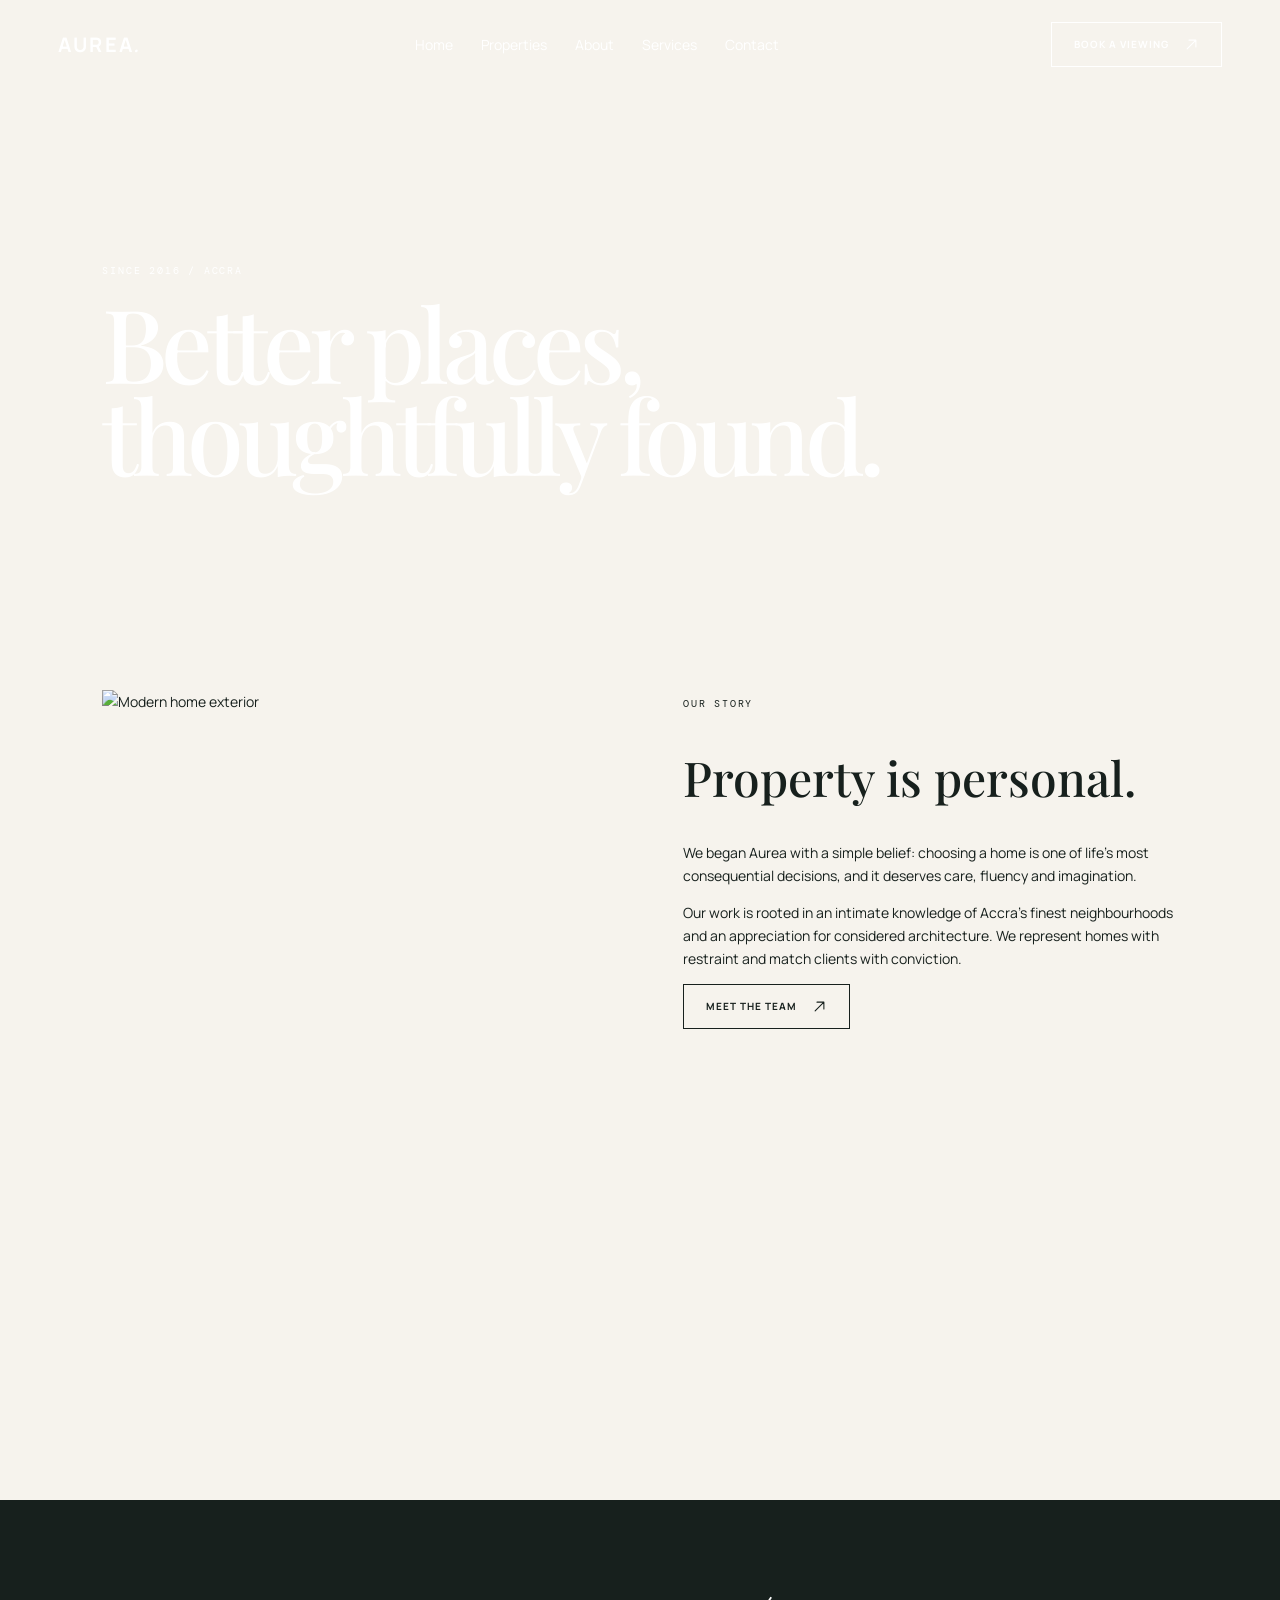
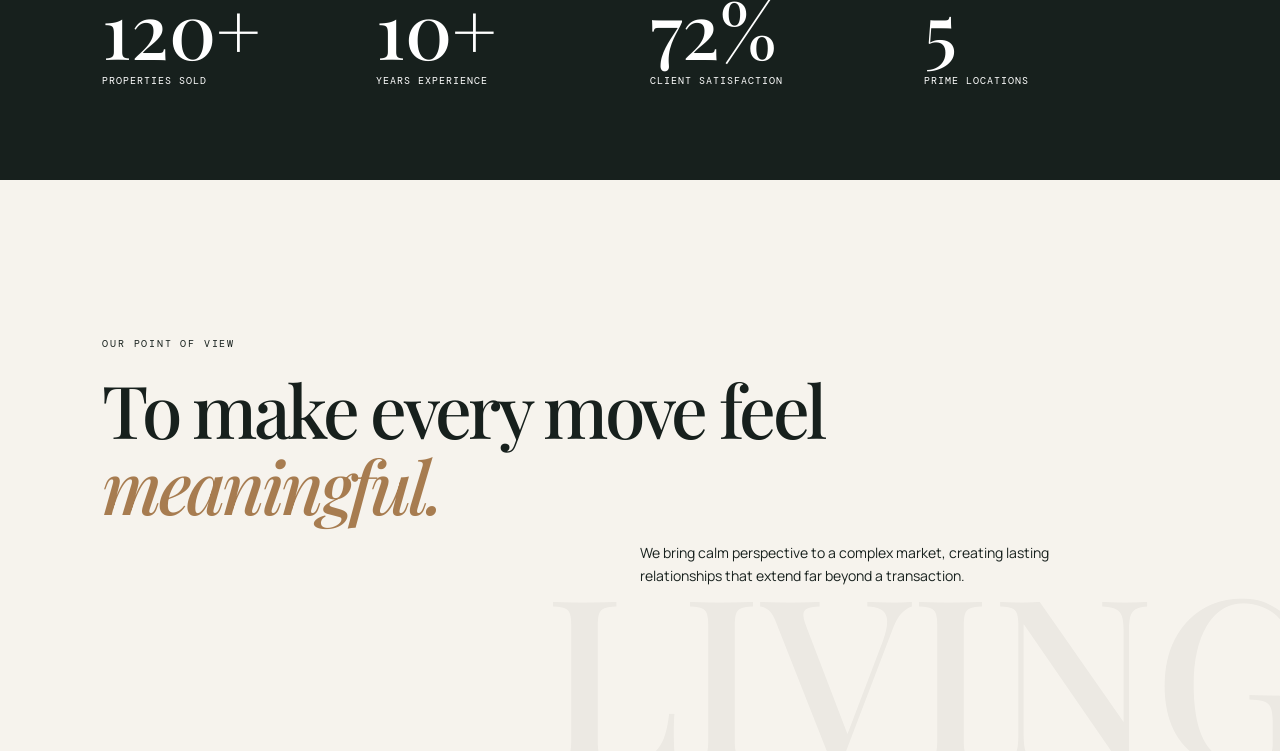
==== commit 975fcd1e: "Fix internal page hero image paths" ====
--- a/about.html
+++ b/about.html
@@ -1 +1 @@
-<!doctype html><html lang="en"><head><meta charset="utf-8"><meta name="viewport" content="width=device-width,initial-scale=1"><title>About — Aurea</title><link rel="stylesheet" href="css/style.css"></head><body><div class="loader"><div>03</div><small>AUREA ESTATES</small></div><header class="site-header"><nav class="nav"><a class="brand" href="index.html">AUREA<i>.</i></a><div class="nav-links"><a href="index.html">Home</a><a href="properties.html">Properties</a><a href="about.html">About</a><a href="services.html">Services</a><a href="contact.html">Contact</a></div><a class="btn" href="contact.html">Book a viewing <svg class="icon" viewBox="0 0 24 24" aria-hidden="true"><path d="M5 19 19 5M8 5h11v11"/></svg></a><button class="menu-toggle" aria-label="Open navigation">☰</button></nav></header><main><section class="page-hero" style="--page-image:url('assets/images/page-about.jpg')"><div><span class="eyebrow">Since 2016 / Accra</span><h1>Better places,<br>thoughtfully found.</h1></div></section><section class="about-grid"><figure class="reveal"><img src="https://images.unsplash.com/photo-1600585152915-d208bec867a1?auto=format&fit=crop&w=1200&q=85" alt="Modern home exterior"></figure><div class="reveal"><span class="eyebrow">Our story</span><h2>Property is personal.</h2><p>We began Aurea with a simple belief: choosing a home is one of life’s most consequential decisions, and it deserves care, fluency and imagination.</p><p>Our work is rooted in an intimate knowledge of Accra’s finest neighbourhoods and an appreciation for considered architecture. We represent homes with restraint and match clients with conviction.</p><a class="btn" href="contact.html">Meet the team <svg class="icon" viewBox="0 0 24 24" aria-hidden="true"><path d="M5 19 19 5M8 5h11v11"/></svg></a></div></section><section class="stats"><div class="stat"><strong data-count="150" data-suffix="+">0</strong><span>Properties sold</span></div><div class="stat"><strong data-count="10" data-suffix="+">0</strong><span>Years experience</span></div><div class="stat"><strong data-count="98" data-suffix="%">0</strong><span>Client satisfaction</span></div><div class="stat"><strong data-count="5">0</strong><span>Prime locations</span></div></section><section class="intro"><span class="eyebrow">Our point of view</span><h2 class="display">To make every move feel <em>meaningful.</em></h2><p class="intro-copy">We bring calm perspective to a complex market, creating lasting relationships that extend far beyond a transaction.</p><span class="ghost-word">LIVING</span></section></main><script src="js/main.js"></script></body></html>
+<!doctype html><html lang="en"><head><meta charset="utf-8"><meta name="viewport" content="width=device-width,initial-scale=1"><title>About — Aurea</title><link rel="stylesheet" href="css/style.css"></head><body><div class="loader"><div>03</div><small>AUREA ESTATES</small></div><header class="site-header"><nav class="nav"><a class="brand" href="index.html">AUREA<i>.</i></a><div class="nav-links"><a href="index.html">Home</a><a href="properties.html">Properties</a><a href="about.html">About</a><a href="services.html">Services</a><a href="contact.html">Contact</a></div><a class="btn" href="contact.html">Book a viewing <svg class="icon" viewBox="0 0 24 24" aria-hidden="true"><path d="M5 19 19 5M8 5h11v11"/></svg></a><button class="menu-toggle" aria-label="Open navigation">☰</button></nav></header><main><section class="page-hero" style="--page-image:url('../assets/images/page-about.jpg')"><div><span class="eyebrow">Since 2016 / Accra</span><h1>Better places,<br>thoughtfully found.</h1></div></section><section class="about-grid"><figure class="reveal"><img src="https://images.unsplash.com/photo-1600585152915-d208bec867a1?auto=format&fit=crop&w=1200&q=85" alt="Modern home exterior"></figure><div class="reveal"><span class="eyebrow">Our story</span><h2>Property is personal.</h2><p>We began Aurea with a simple belief: choosing a home is one of life’s most consequential decisions, and it deserves care, fluency and imagination.</p><p>Our work is rooted in an intimate knowledge of Accra’s finest neighbourhoods and an appreciation for considered architecture. We represent homes with restraint and match clients with conviction.</p><a class="btn" href="contact.html">Meet the team <svg class="icon" viewBox="0 0 24 24" aria-hidden="true"><path d="M5 19 19 5M8 5h11v11"/></svg></a></div></section><section class="stats"><div class="stat"><strong data-count="150" data-suffix="+">0</strong><span>Properties sold</span></div><div class="stat"><strong data-count="10" data-suffix="+">0</strong><span>Years experience</span></div><div class="stat"><strong data-count="98" data-suffix="%">0</strong><span>Client satisfaction</span></div><div class="stat"><strong data-count="5">0</strong><span>Prime locations</span></div></section><section class="intro"><span class="eyebrow">Our point of view</span><h2 class="display">To make every move feel <em>meaningful.</em></h2><p class="intro-copy">We bring calm perspective to a complex market, creating lasting relationships that extend far beyond a transaction.</p><span class="ghost-word">LIVING</span></section></main><script src="js/main.js"></script></body></html>
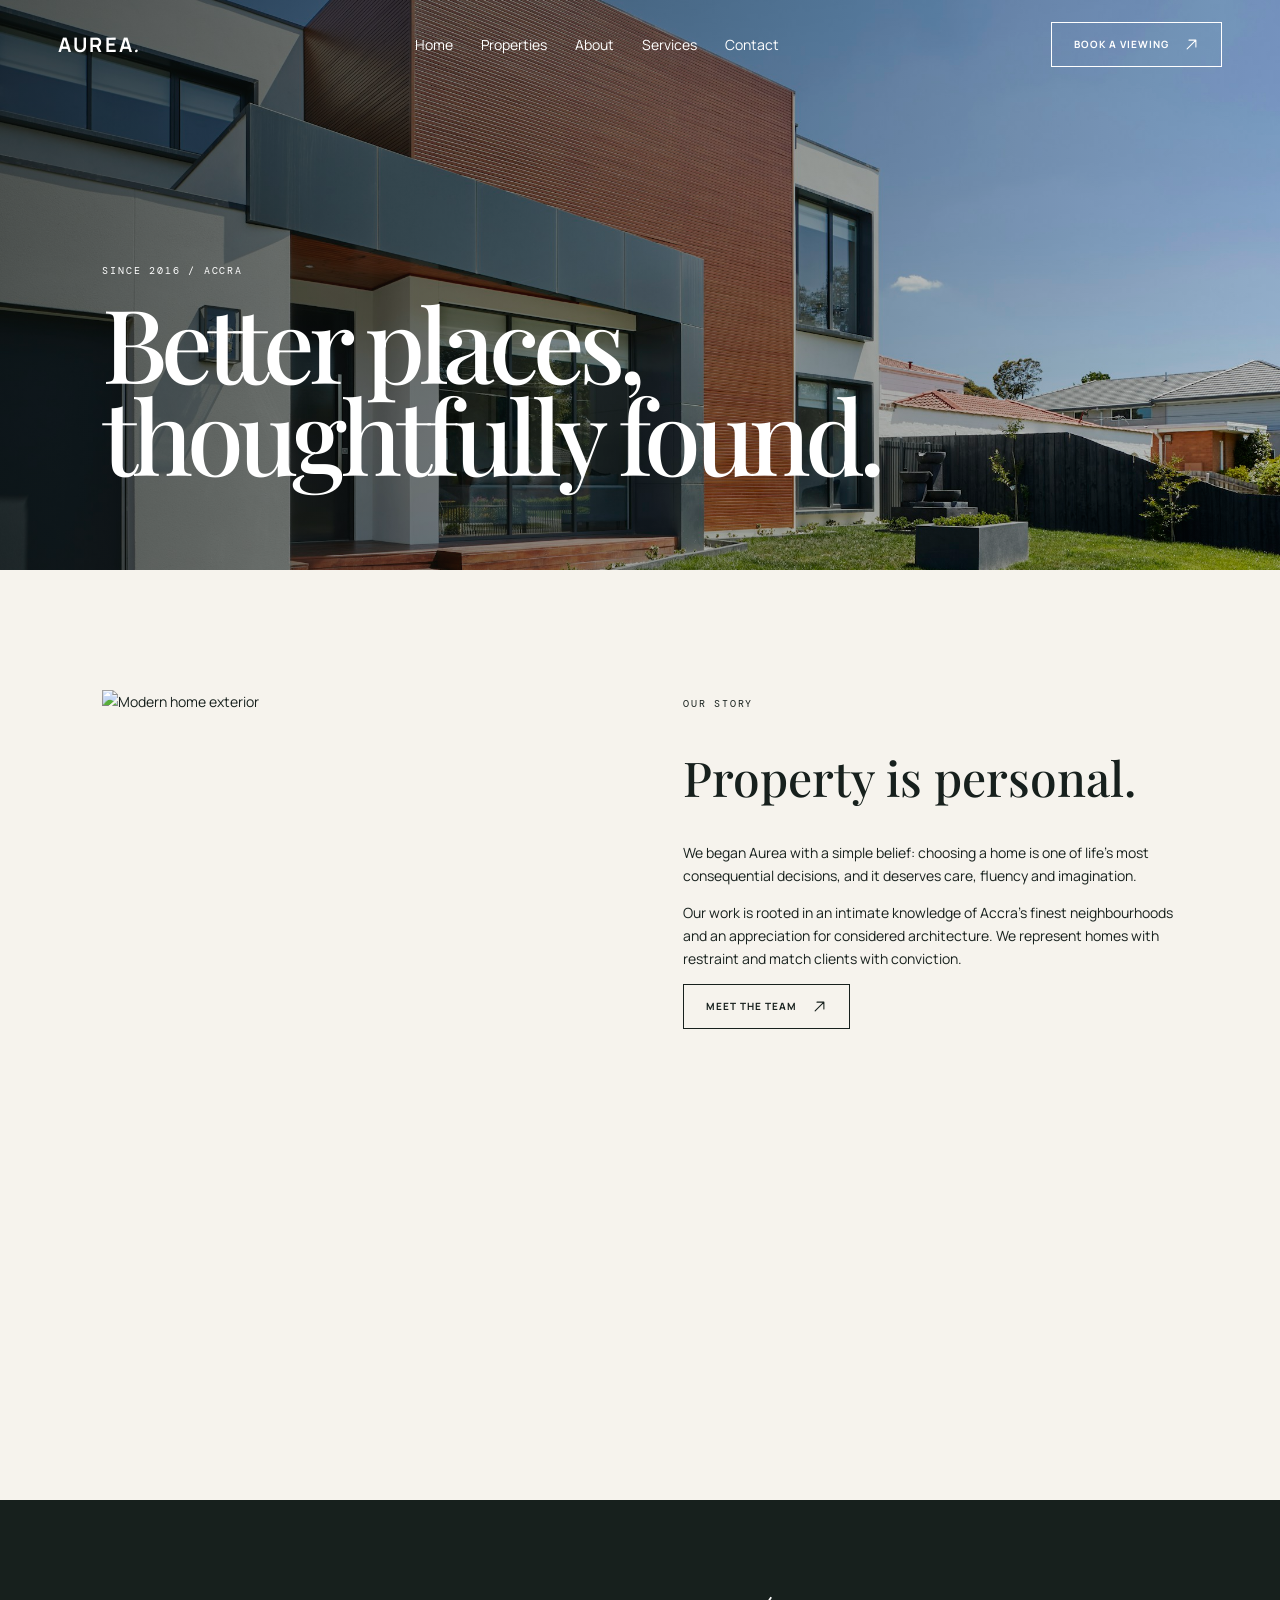
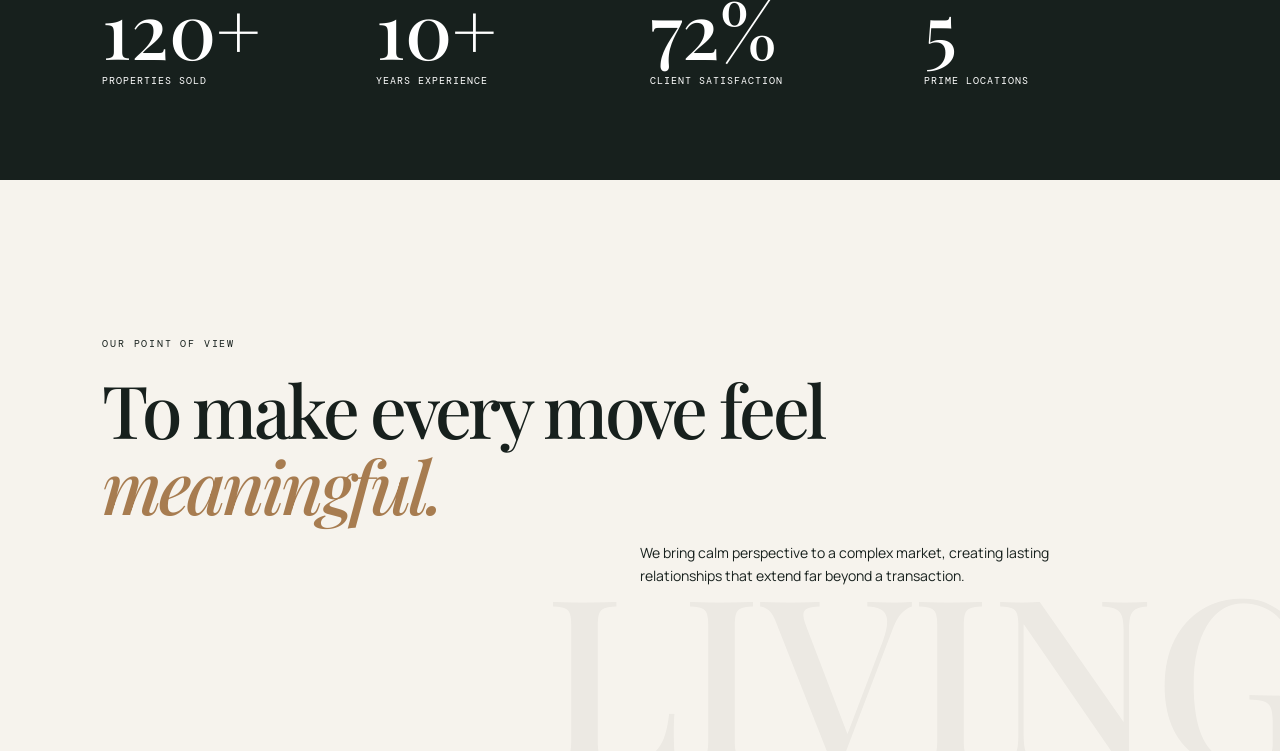
==== commit 6aabde78: "Render page hero images directly" ====
--- a/about.html
+++ b/about.html
@@ -1 +1 @@
-<!doctype html><html lang="en"><head><meta charset="utf-8"><meta name="viewport" content="width=device-width,initial-scale=1"><title>About — Aurea</title><link rel="stylesheet" href="css/style.css"></head><body><div class="loader"><div>03</div><small>AUREA ESTATES</small></div><header class="site-header"><nav class="nav"><a class="brand" href="index.html">AUREA<i>.</i></a><div class="nav-links"><a href="index.html">Home</a><a href="properties.html">Properties</a><a href="about.html">About</a><a href="services.html">Services</a><a href="contact.html">Contact</a></div><a class="btn" href="contact.html">Book a viewing <svg class="icon" viewBox="0 0 24 24" aria-hidden="true"><path d="M5 19 19 5M8 5h11v11"/></svg></a><button class="menu-toggle" aria-label="Open navigation">☰</button></nav></header><main><section class="page-hero" style="--page-image:url('../assets/images/page-about.jpg')"><div><span class="eyebrow">Since 2016 / Accra</span><h1>Better places,<br>thoughtfully found.</h1></div></section><section class="about-grid"><figure class="reveal"><img src="https://images.unsplash.com/photo-1600585152915-d208bec867a1?auto=format&fit=crop&w=1200&q=85" alt="Modern home exterior"></figure><div class="reveal"><span class="eyebrow">Our story</span><h2>Property is personal.</h2><p>We began Aurea with a simple belief: choosing a home is one of life’s most consequential decisions, and it deserves care, fluency and imagination.</p><p>Our work is rooted in an intimate knowledge of Accra’s finest neighbourhoods and an appreciation for considered architecture. We represent homes with restraint and match clients with conviction.</p><a class="btn" href="contact.html">Meet the team <svg class="icon" viewBox="0 0 24 24" aria-hidden="true"><path d="M5 19 19 5M8 5h11v11"/></svg></a></div></section><section class="stats"><div class="stat"><strong data-count="150" data-suffix="+">0</strong><span>Properties sold</span></div><div class="stat"><strong data-count="10" data-suffix="+">0</strong><span>Years experience</span></div><div class="stat"><strong data-count="98" data-suffix="%">0</strong><span>Client satisfaction</span></div><div class="stat"><strong data-count="5">0</strong><span>Prime locations</span></div></section><section class="intro"><span class="eyebrow">Our point of view</span><h2 class="display">To make every move feel <em>meaningful.</em></h2><p class="intro-copy">We bring calm perspective to a complex market, creating lasting relationships that extend far beyond a transaction.</p><span class="ghost-word">LIVING</span></section></main><script src="js/main.js"></script></body></html>
+<!doctype html><html lang="en"><head><meta charset="utf-8"><meta name="viewport" content="width=device-width,initial-scale=1"><title>About — Aurea</title><link rel="stylesheet" href="css/style.css"></head><body><div class="loader"><div>03</div><small>AUREA ESTATES</small></div><header class="site-header"><nav class="nav"><a class="brand" href="index.html">AUREA<i>.</i></a><div class="nav-links"><a href="index.html">Home</a><a href="properties.html">Properties</a><a href="about.html">About</a><a href="services.html">Services</a><a href="contact.html">Contact</a></div><a class="btn" href="contact.html">Book a viewing <svg class="icon" viewBox="0 0 24 24" aria-hidden="true"><path d="M5 19 19 5M8 5h11v11"/></svg></a><button class="menu-toggle" aria-label="Open navigation">☰</button></nav></header><main><section class="page-hero" style="background-image:linear-gradient(90deg,rgba(10,16,13,.65),rgba(10,16,13,.1)),url('assets/images/page-about.jpg');background-size:cover;background-position:center"><div><span class="eyebrow">Since 2016 / Accra</span><h1>Better places,<br>thoughtfully found.</h1></div></section><section class="about-grid"><figure class="reveal"><img src="https://images.unsplash.com/photo-1600585152915-d208bec867a1?auto=format&fit=crop&w=1200&q=85" alt="Modern home exterior"></figure><div class="reveal"><span class="eyebrow">Our story</span><h2>Property is personal.</h2><p>We began Aurea with a simple belief: choosing a home is one of life’s most consequential decisions, and it deserves care, fluency and imagination.</p><p>Our work is rooted in an intimate knowledge of Accra’s finest neighbourhoods and an appreciation for considered architecture. We represent homes with restraint and match clients with conviction.</p><a class="btn" href="contact.html">Meet the team <svg class="icon" viewBox="0 0 24 24" aria-hidden="true"><path d="M5 19 19 5M8 5h11v11"/></svg></a></div></section><section class="stats"><div class="stat"><strong data-count="150" data-suffix="+">0</strong><span>Properties sold</span></div><div class="stat"><strong data-count="10" data-suffix="+">0</strong><span>Years experience</span></div><div class="stat"><strong data-count="98" data-suffix="%">0</strong><span>Client satisfaction</span></div><div class="stat"><strong data-count="5">0</strong><span>Prime locations</span></div></section><section class="intro"><span class="eyebrow">Our point of view</span><h2 class="display">To make every move feel <em>meaningful.</em></h2><p class="intro-copy">We bring calm perspective to a complex market, creating lasting relationships that extend far beyond a transaction.</p><span class="ghost-word">LIVING</span></section></main><script src="js/main.js"></script></body></html>
--- a/css/style.css
+++ b/css/style.css
@@ -1,2 +1,2 @@
 @import url('https://fonts.googleapis.com/css2?family=DM+Mono&family=Manrope:wght@400;500;600;700&family=Playfair+Display:ital,wght@0,500;0,600;1,500;1,600&display=swap');
-:root{--ink:#17201d;--paper:#f6f3ed;--sand:#ded5c5;--clay:#a77c50;--line:rgba(23,32,29,.16);--serif:'Playfair Display',Georgia,serif;--sans:Manrope,Arial,sans-serif;--mono:'DM Mono',monospace}*{box-sizing:border-box}html{scroll-behavior:smooth}body{margin:0;background:var(--paper);color:var(--ink);font-family:var(--sans);font-size:14px;line-height:1.65}body.menu-open{overflow:hidden}a{color:inherit;text-decoration:none}img{max-width:100%;display:block}button,input,select,textarea{font:inherit}button{cursor:pointer}::selection{background:var(--clay);color:white}.site-header{position:fixed;z-index:20;top:0;left:0;width:100%;padding:22px 4.5%;color:#fff;transition:.45s}.site-header.scrolled{background:rgba(246,243,237,.88);backdrop-filter:blur(14px);color:var(--ink);padding:14px 4.5%;box-shadow:0 1px 0 var(--line)}.nav{display:flex;align-items:center;justify-content:space-between;gap:25px}.brand{font-size:20px;letter-spacing:.12em;font-weight:700}.brand i{font-family:var(--serif);font-weight:500}.nav-links{display:flex;gap:28px;align-items:center}.nav-links a,.footer-links a{position:relative}.nav-links a:after,.footer-links a:after{content:'';position:absolute;left:0;bottom:-5px;width:0;height:1px;background:currentColor;transition:.3s}.nav-links a:hover:after,.footer-links a:hover:after{width:100%}.btn{border:1px solid currentColor;background:transparent;color:inherit;padding:13px 22px;display:inline-flex;align-items:center;gap:15px;text-transform:uppercase;letter-spacing:.1em;font-size:10px;font-weight:700;position:relative;overflow:hidden;z-index:0;transition:.3s}.btn .icon{width:15px;height:15px;flex:0 0 15px;fill:none;stroke:currentColor;stroke-width:1.7;stroke-linecap:round;stroke-linejoin:round;transition:transform .3s}.btn:hover .icon{transform:translate(2px,-2px)}.btn span{width:14px;height:14px;display:inline-block;font-size:0;background:url('../assets/icons/arrow-up-right.svg') center/contain no-repeat;transition:transform .3s}.site-header:not(.scrolled) .btn span{filter:invert(1)}.btn:hover span{transform:translate(2px,-2px)}.btn:before{content:'';position:absolute;inset:0;background:var(--ink);transform:translateX(-102%);transition:transform .38s;z-index:-1}.btn:hover{color:var(--paper)}.btn:hover:before{transform:translateX(0)}.btn.light:before{background:var(--paper)}.btn.light:hover{color:var(--ink)}.menu-toggle{display:none;background:none;border:0;color:inherit;font-size:22px}.hero{height:100svh;min-height:680px;position:relative;color:#fff;overflow:hidden;background:#25322d}.hero-image,.cta-image{position:absolute;inset:-8%;background-size:cover;background-position:center;will-change:transform}.hero-image{background-image:linear-gradient(90deg,rgba(10,16,13,.65),rgba(10,16,13,.14)),url('https://images.unsplash.com/photo-1600585154340-be6161a56a0c?auto=format&fit=crop&w=2200&q=85')}.hero:after{content:'AUREA / 01';position:absolute;right:4%;bottom:13%;font:10px var(--mono);letter-spacing:.16em}.hero-content{position:relative;z-index:1;padding:0 9%;height:100%;display:flex;justify-content:center;flex-direction:column}.eyebrow{font:10px var(--mono);letter-spacing:.18em;text-transform:uppercase}.hero h1,.page-hero h1{font:500 clamp(55px,8vw,130px)/.9 var(--serif);letter-spacing:-.06em;max-width:950px;margin:24px 0}.hero h1 span{display:block;overflow:hidden}.hero h1 em{font-weight:500}.hero p{max-width:420px;font-size:16px}.hero-actions{display:flex;gap:12px;margin-top:24px}.scroll-mark{position:absolute;bottom:35px;left:4.5%;z-index:2;font:10px var(--mono);letter-spacing:.15em;writing-mode:vertical-rl}.scroll-mark:after{content:'';display:block;width:1px;height:45px;background:#fff;margin:12px auto 0;animation:line 1.8s infinite}@keyframes line{50%{transform:scaleY(.35);transform-origin:top}}.intro{padding:150px 8%;position:relative;overflow:hidden}.display{font:500 clamp(39px,5.7vw,86px)/1.04 var(--serif);letter-spacing:-.05em;max-width:1000px;margin:18px 0}.display em{color:var(--clay)}.intro-copy{margin-left:50%;max-width:410px}.ghost-word{position:absolute;right:-3%;bottom:-35px;font:500 clamp(100px,18vw,300px)/1 var(--serif);color:rgba(23,32,29,.045);white-space:nowrap;pointer-events:none}.featured{padding:30px 8% 120px}.section-top{display:flex;justify-content:space-between;align-items:end;border-bottom:1px solid var(--line);padding-bottom:18px;margin-bottom:55px}.section-title{font:500 35px var(--serif);margin:0}.property-feature{display:grid;grid-template-columns:1.4fr .75fr;gap:8%;align-items:center;margin:0 0 130px}.property-feature.reverse{grid-template-columns:.75fr 1.4fr}.property-feature.reverse .property-photo{order:2}.property-photo{position:relative;overflow:hidden;background:#ddd;cursor:none}.property-photo img{width:100%;height:620px;object-fit:cover;transition:transform .8s cubic-bezier(.2,.7,.2,1)}.property-photo:hover img{transform:scale(1.06)}.property-photo:after{content:'View property ↗';position:absolute;inset:auto 20px 20px auto;color:white;background:rgba(23,32,29,.75);backdrop-filter:blur(5px);padding:11px 15px;font:10px var(--mono);opacity:0;transform:translateY(8px);transition:.3s}.property-photo:hover:after{opacity:1;transform:none}.property-meta .num{font:10px var(--mono);color:var(--clay)}.property-meta h3{font:500 clamp(29px,3.5vw,55px)/1 var(--serif);margin:16px 0}.property-meta p{color:#5f645e}.price{font-size:18px;font-weight:600;margin:22px 0}.facts{font:10px var(--mono);letter-spacing:.04em;border-top:1px solid var(--line);border-bottom:1px solid var(--line);padding:13px 0;display:flex;gap:18px;flex-wrap:wrap}.search-wrap{padding:85px 8%;background:var(--ink);color:var(--paper)}.search-wrap h2{font:500 clamp(35px,4vw,58px)/1 var(--serif);margin:0 0 35px}.search-form{display:grid;grid-template-columns:repeat(5,1fr) auto;gap:1px;background:rgba(255,255,255,.25)}.search-form label{background:var(--ink);padding:12px 18px;display:flex;flex-direction:column;font:9px var(--mono);letter-spacing:.12em;text-transform:uppercase}.search-form select{padding:7px 0 0;background:transparent;color:#fff;border:0;outline:0}.search-form option{color:var(--ink)}.search-form .btn{background:var(--sand);color:var(--ink);border:0;padding:0 28px}.search-form .btn .icon{width:15px;height:15px;flex:0 0 15px;fill:none;stroke:currentColor;stroke-width:1.7;stroke-linecap:round;stroke-linejoin:round;transition:transform .3s}.btn:hover .icon{transform:translate(2px,-2px)}.btn span{width:14px;height:14px;display:inline-block;font-size:0;background:url('../assets/icons/arrow-up-right.svg') center/contain no-repeat;transition:transform .3s}.site-header:not(.scrolled) .btn span{filter:invert(1)}.btn:hover span{transform:translate(2px,-2px)}.btn:before{background:var(--clay)}.horizontal{padding:120px 0;overflow:hidden}.horizontal-head{padding:0 8%;margin-bottom:35px}.horizontal-track{display:flex;gap:25px;padding:0 0 0 8%;overflow:auto;scroll-snap-type:x mandatory;scrollbar-width:none}.horizontal-track::-webkit-scrollbar{display:none}.mini-property{min-width:min(68vw,480px);scroll-snap-align:start}.mini-property figure{height:430px;margin:0;overflow:hidden}.mini-property img{height:100%;width:100%;object-fit:cover;transition:.5s}.mini-property:hover img{transform:scale(1.04)}.mini-property h3{font:500 27px var(--serif);margin:17px 0 0}.cta{height:620px;position:relative;color:#fff;display:flex;align-items:center;padding:8%;overflow:hidden}.cta-image{background-image:linear-gradient(rgba(10,16,13,.46),rgba(10,16,13,.65)),url('https://images.unsplash.com/photo-1600607687939-ce8a6c25118c?auto=format&fit=crop&w=2200&q=85')}.cta h2{position:relative;font:500 clamp(54px,8vw,125px)/.88 var(--serif);letter-spacing:-.06em;margin:0 0 32px}.cta .btn{position:relative}.site-footer{background:#101715;color:var(--paper);padding:80px 8% 25px}.footer-main{display:grid;grid-template-columns:2fr 1fr 1fr 1.2fr;gap:35px}.footer-tagline{font:500 clamp(45px,6vw,90px)/.9 var(--serif);letter-spacing:-.06em;margin:25px 0}.footer-links{display:flex;flex-direction:column;gap:8px}.footer-title{font:10px var(--mono);letter-spacing:.15em;color:#a6aaa2;margin-bottom:14px}.newsletter{display:flex;border-bottom:1px solid #777;padding-bottom:8px}.newsletter input{background:none;border:0;outline:0;color:#fff;width:100%}.newsletter button{background:none;color:#fff;border:0}.footer-bottom{border-top:1px solid #39413d;margin-top:75px;padding-top:18px;display:flex;justify-content:space-between;font-size:11px;color:#a6aaa2}.page-hero{min-height:570px;padding:180px 8% 90px;color:#fff;position:relative;display:flex;align-items:end;overflow:hidden}.page-hero .hero-image{background-image:linear-gradient(90deg,rgba(10,16,13,.65),rgba(10,16,13,.1)),var(--page-image)}.page-hero h1{margin:16px 0 0}.catalogue{padding:85px 8% 130px}.filter-bar{display:flex;gap:12px;justify-content:space-between;align-items:center;margin-bottom:35px;border-bottom:1px solid var(--line);padding-bottom:18px}.filter-options{display:flex;gap:9px;flex-wrap:wrap}.filter-options select{border:1px solid var(--line);background:transparent;padding:10px}.property-grid{display:grid;grid-template-columns:repeat(12,1fr);gap:35px 22px}.property-card{grid-column:span 4;transition:.4s}.property-card:nth-child(3n+2){margin-top:75px}.property-card figure{height:390px;margin:0;overflow:hidden}.property-card img{height:100%;width:100%;object-fit:cover;transition:.6s}.property-card:hover img{transform:scale(1.06)}.property-card h3{font:500 27px/1.1 var(--serif);margin:15px 0 4px}.property-card p{margin:0;color:#626861;font-size:12px}.property-card .price{margin:8px 0;font-size:15px}.detail-hero{height:85vh;min-height:620px;position:relative;color:#fff;display:flex;align-items:end;padding:8%;overflow:hidden}.detail-hero .hero-image{background-image:linear-gradient(0deg,rgba(10,16,13,.65),transparent 65%),url('../assets/images/page-detail.jpg')}.detail-hero h1{position:relative;font:500 clamp(53px,7vw,110px)/.9 var(--serif);margin:10px 0}.detail-hero p,.detail-hero .price{position:relative}.quick-info{display:grid;grid-template-columns:repeat(5,1fr);margin:0 8%;transform:translateY(-45px);position:relative;background:var(--paper);border:1px solid var(--line)}.quick-info div{padding:25px;border-right:1px solid var(--line)}.quick-info strong{display:block;font:500 28px var(--serif)}.property-story{max-width:850px;margin:70px auto 120px;padding:0 25px}.property-story p{font:500 clamp(25px,3vw,42px)/1.25 var(--serif)}.gallery{padding:0 8% 120px;display:grid;grid-template-columns:1fr 1fr;gap:20px}.gallery a{height:450px;overflow:hidden}.gallery a:first-child{grid-column:span 2;height:650px}.gallery img{height:100%;width:100%;object-fit:cover;transition:.6s}.gallery a:hover img{transform:scale(1.05)}.specs{padding:100px 8%;background:var(--sand);display:grid;grid-template-columns:1fr 1.6fr;gap:10%}.specs h2{font:500 50px var(--serif);margin:0}.spec-list{display:grid;grid-template-columns:1fr 1fr;gap:0 30px}.spec-list div{border-top:1px solid var(--line);padding:16px 0;display:flex;justify-content:space-between}.map{height:450px;margin:110px 8%;background:#c9c1b5 url('https://images.unsplash.com/photo-1523531294919-4bcd7c65e216?auto=format&fit=crop&w=1600&q=75') center/cover;display:grid;place-items:center}.map span{background:var(--ink);color:#fff;padding:14px 20px;font:10px var(--mono);letter-spacing:.12em}.form-section{padding:110px 8%;display:grid;grid-template-columns:1fr 1fr;gap:10%}.form-section h2{font:500 clamp(42px,5vw,75px)/.95 var(--serif);margin:0}.form{display:grid;gap:20px}.field{border:0;border-bottom:1px solid var(--line);padding:12px 0;background:transparent;outline:0;width:100%;resize:vertical}.field:focus{border-color:var(--clay)}.form-message{font-size:12px;color:var(--clay);min-height:18px}.about-grid{padding:120px 8%;display:grid;grid-template-columns:1fr 1fr;gap:8%}.about-grid figure{margin:0;height:690px;overflow:hidden}.about-grid img{height:100%;width:100%;object-fit:cover}.about-grid h2{font:500 48px/1 var(--serif)}.stats{padding:90px 8%;background:var(--ink);color:#fff;display:grid;grid-template-columns:repeat(4,1fr);gap:20px}.stat strong{font:500 clamp(50px,6vw,90px)/1 var(--serif);display:block}.stat span{font:10px var(--mono);letter-spacing:.1em;text-transform:uppercase}.services{padding:80px 8% 130px}.service-row{border-top:1px solid var(--line);padding:28px 0;display:grid;grid-template-columns:90px 1fr 1fr 45px;align-items:center;gap:20px;transition:.35s}.service-row h2{font:500 clamp(30px,4vw,55px) var(--serif);margin:0;transition:.35s}.service-row p{color:#626861;max-width:370px}.service-row:hover{padding-left:18px;background:var(--sand)}.service-row:hover h2{transform:translateX(12px)}.service-row:last-child{border-bottom:1px solid var(--line)}.contact-layout{padding:110px 8%;display:grid;grid-template-columns:1.3fr .7fr;gap:12%}.contact-layout h2{font:500 55px/1 var(--serif);margin:0 0 35px}.contact-detail{border-top:1px solid var(--line);padding:18px 0}.contact-detail small{font:10px var(--mono);letter-spacing:.12em;color:#656962}.reveal{opacity:0;transform:translateY(30px);transition:opacity .7s,transform .7s}.reveal.visible{opacity:1;transform:none}.loader{position:fixed;inset:0;background:var(--ink);color:var(--paper);z-index:100;display:grid;place-content:center;transition:opacity .6s,visibility .6s}.loader.done{opacity:0;visibility:hidden}.loader div{font:500 55px var(--serif)}.loader small{font:10px var(--mono);letter-spacing:.2em}.cursor{display:none;position:fixed;z-index:90;pointer-events:none;transform:translate(-50%,-50%);width:64px;height:64px;border-radius:50%;background:var(--paper);color:var(--ink);font:9px var(--mono);place-items:center;mix-blend-mode:screen}.lightbox{position:fixed;inset:0;z-index:70;background:rgba(10,16,13,.94);display:none;place-items:center;padding:8%}.lightbox.open{display:grid}.lightbox img{max-height:80vh;max-width:90vw}.lightbox button{position:absolute;background:none;border:0;color:#fff;font-size:34px}.lightbox .close{top:25px;right:35px}.lightbox .prev{left:25px}.lightbox .next{right:25px}@media(pointer:fine){.cursor{display:grid}body{cursor:none}a,button,input,select,textarea{cursor:none}}@media(max-width:800px){.site-header{padding:17px 6%}.nav-links,.nav>.btn{display:none}.menu-toggle{display:block}.nav-links.open{display:flex;position:fixed;inset:0;background:var(--ink);color:var(--paper);z-index:-1;flex-direction:column;justify-content:center;align-items:flex-start;padding:20%;font:500 40px var(--serif)}.hero h1{font-size:58px}.intro,.featured,.catalogue,.services{padding-left:6%;padding-right:6%}.intro-copy{margin-left:0}.property-feature,.property-feature.reverse{grid-template-columns:1fr;gap:25px;margin-bottom:75px}.property-feature.reverse .property-photo{order:0}.property-photo img{height:460px}.search-wrap{padding:60px 6%}.search-form{grid-template-columns:1fr 1fr}.search-form .btn{padding:18px}.footer-main,.about-grid,.form-section,.contact-layout{grid-template-columns:1fr;gap:45px}.footer-bottom{flex-direction:column;gap:8px}.page-hero{padding:140px 6% 60px;min-height:450px}.filter-bar{align-items:flex-start;flex-direction:column}.property-grid{grid-template-columns:1fr 1fr;gap:28px 14px}.property-card{grid-column:span 1}.property-card:nth-child(3n+2){margin-top:35px}.property-card figure{height:260px}.property-card h3{font-size:22px}.quick-info{margin:0 4%;grid-template-columns:1fr 1fr 1fr;transform:translateY(-25px)}.quick-info div{padding:16px}.gallery{padding:0 4% 70px;gap:8px}.gallery a,.gallery a:first-child{height:250px}.gallery a:first-child{grid-column:span 2}.specs{padding:70px 6%;grid-template-columns:1fr}.stats{grid-template-columns:1fr 1fr;padding:60px 7%}.service-row{grid-template-columns:40px 1fr 30px}.service-row p{display:none}.contact-layout{padding:80px 6%}.cta{height:500px;padding:7%}.cta h2{font-size:64px}.hero:after{display:none}}@media(max-width:430px){.property-grid{grid-template-columns:1fr}.property-card:nth-child(3n+2){margin-top:0}.quick-info{grid-template-columns:1fr 1fr}.search-form{grid-template-columns:1fr}.spec-list{grid-template-columns:1fr}.hero-actions{flex-direction:column;align-items:flex-start}}
+:root{--ink:#17201d;--paper:#f6f3ed;--sand:#ded5c5;--clay:#a77c50;--line:rgba(23,32,29,.16);--serif:'Playfair Display',Georgia,serif;--sans:Manrope,Arial,sans-serif;--mono:'DM Mono',monospace}*{box-sizing:border-box}html{scroll-behavior:smooth}body{margin:0;background:var(--paper);color:var(--ink);font-family:var(--sans);font-size:14px;line-height:1.65}body.menu-open{overflow:hidden}a{color:inherit;text-decoration:none}img{max-width:100%;display:block}button,input,select,textarea{font:inherit}button{cursor:pointer}::selection{background:var(--clay);color:white}.site-header{position:fixed;z-index:20;top:0;left:0;width:100%;padding:22px 4.5%;color:#fff;transition:.45s}.site-header.scrolled{background:rgba(246,243,237,.88);backdrop-filter:blur(14px);color:var(--ink);padding:14px 4.5%;box-shadow:0 1px 0 var(--line)}.nav{display:flex;align-items:center;justify-content:space-between;gap:25px}.brand{font-size:20px;letter-spacing:.12em;font-weight:700}.brand i{font-family:var(--serif);font-weight:500}.nav-links{display:flex;gap:28px;align-items:center}.nav-links a,.footer-links a{position:relative}.nav-links a:after,.footer-links a:after{content:'';position:absolute;left:0;bottom:-5px;width:0;height:1px;background:currentColor;transition:.3s}.nav-links a:hover:after,.footer-links a:hover:after{width:100%}.btn{border:1px solid currentColor;background:transparent;color:inherit;padding:13px 22px;display:inline-flex;align-items:center;gap:15px;text-transform:uppercase;letter-spacing:.1em;font-size:10px;font-weight:700;position:relative;overflow:hidden;z-index:0;transition:.3s}.btn .icon{width:15px;height:15px;flex:0 0 15px;fill:none;stroke:currentColor;stroke-width:1.7;stroke-linecap:round;stroke-linejoin:round;transition:transform .3s}.btn:hover .icon{transform:translate(2px,-2px)}.btn span{width:14px;height:14px;display:inline-block;font-size:0;background:url('../assets/icons/arrow-up-right.svg') center/contain no-repeat;transition:transform .3s}.site-header:not(.scrolled) .btn span{filter:invert(1)}.btn:hover span{transform:translate(2px,-2px)}.btn:before{content:'';position:absolute;inset:0;background:var(--ink);transform:translateX(-102%);transition:transform .38s;z-index:-1}.btn:hover{color:var(--paper)}.btn:hover:before{transform:translateX(0)}.btn.light:before{background:var(--paper)}.btn.light:hover{color:var(--ink)}.menu-toggle{display:none;background:none;border:0;color:inherit;font-size:22px}.hero{height:100svh;min-height:680px;position:relative;color:#fff;overflow:hidden;background:#25322d}.hero-image,.cta-image{position:absolute;inset:-8%;background-size:cover;background-position:center;will-change:transform}.hero-image{background-image:linear-gradient(90deg,rgba(10,16,13,.65),rgba(10,16,13,.14)),url('https://images.unsplash.com/photo-1600585154340-be6161a56a0c?auto=format&fit=crop&w=2200&q=85')}.hero:after{content:'AUREA / 01';position:absolute;right:4%;bottom:13%;font:10px var(--mono);letter-spacing:.16em}.hero-content{position:relative;z-index:1;padding:0 9%;height:100%;display:flex;justify-content:center;flex-direction:column}.eyebrow{font:10px var(--mono);letter-spacing:.18em;text-transform:uppercase}.hero h1,.page-hero h1{font:500 clamp(55px,8vw,130px)/.9 var(--serif);letter-spacing:-.06em;max-width:950px;margin:24px 0}.hero h1 span{display:block;overflow:hidden}.hero h1 em{font-weight:500}.hero p{max-width:420px;font-size:16px}.hero-actions{display:flex;gap:12px;margin-top:24px}.scroll-mark{position:absolute;bottom:35px;left:4.5%;z-index:2;font:10px var(--mono);letter-spacing:.15em;writing-mode:vertical-rl}.scroll-mark:after{content:'';display:block;width:1px;height:45px;background:#fff;margin:12px auto 0;animation:line 1.8s infinite}@keyframes line{50%{transform:scaleY(.35);transform-origin:top}}.intro{padding:150px 8%;position:relative;overflow:hidden}.display{font:500 clamp(39px,5.7vw,86px)/1.04 var(--serif);letter-spacing:-.05em;max-width:1000px;margin:18px 0}.display em{color:var(--clay)}.intro-copy{margin-left:50%;max-width:410px}.ghost-word{position:absolute;right:-3%;bottom:-35px;font:500 clamp(100px,18vw,300px)/1 var(--serif);color:rgba(23,32,29,.045);white-space:nowrap;pointer-events:none}.featured{padding:30px 8% 120px}.section-top{display:flex;justify-content:space-between;align-items:end;border-bottom:1px solid var(--line);padding-bottom:18px;margin-bottom:55px}.section-title{font:500 35px var(--serif);margin:0}.property-feature{display:grid;grid-template-columns:1.4fr .75fr;gap:8%;align-items:center;margin:0 0 130px}.property-feature.reverse{grid-template-columns:.75fr 1.4fr}.property-feature.reverse .property-photo{order:2}.property-photo{position:relative;overflow:hidden;background:#ddd;cursor:none}.property-photo img{width:100%;height:620px;object-fit:cover;transition:transform .8s cubic-bezier(.2,.7,.2,1)}.property-photo:hover img{transform:scale(1.06)}.property-photo:after{content:'View property ↗';position:absolute;inset:auto 20px 20px auto;color:white;background:rgba(23,32,29,.75);backdrop-filter:blur(5px);padding:11px 15px;font:10px var(--mono);opacity:0;transform:translateY(8px);transition:.3s}.property-photo:hover:after{opacity:1;transform:none}.property-meta .num{font:10px var(--mono);color:var(--clay)}.property-meta h3{font:500 clamp(29px,3.5vw,55px)/1 var(--serif);margin:16px 0}.property-meta p{color:#5f645e}.price{font-size:18px;font-weight:600;margin:22px 0}.facts{font:10px var(--mono);letter-spacing:.04em;border-top:1px solid var(--line);border-bottom:1px solid var(--line);padding:13px 0;display:flex;gap:18px;flex-wrap:wrap}.search-wrap{padding:85px 8%;background:var(--ink);color:var(--paper)}.search-wrap h2{font:500 clamp(35px,4vw,58px)/1 var(--serif);margin:0 0 35px}.search-form{display:grid;grid-template-columns:repeat(5,1fr) auto;gap:1px;background:rgba(255,255,255,.25)}.search-form label{background:var(--ink);padding:12px 18px;display:flex;flex-direction:column;font:9px var(--mono);letter-spacing:.12em;text-transform:uppercase}.search-form select{padding:7px 0 0;background:transparent;color:#fff;border:0;outline:0}.search-form option{color:var(--ink)}.search-form .btn{background:var(--sand);color:var(--ink);border:0;padding:0 28px}.search-form .btn .icon{width:15px;height:15px;flex:0 0 15px;fill:none;stroke:currentColor;stroke-width:1.7;stroke-linecap:round;stroke-linejoin:round;transition:transform .3s}.btn:hover .icon{transform:translate(2px,-2px)}.btn span{width:14px;height:14px;display:inline-block;font-size:0;background:url('../assets/icons/arrow-up-right.svg') center/contain no-repeat;transition:transform .3s}.site-header:not(.scrolled) .btn span{filter:invert(1)}.btn:hover span{transform:translate(2px,-2px)}.btn:before{background:var(--clay)}.horizontal{padding:120px 0;overflow:hidden}.horizontal-head{padding:0 8%;margin-bottom:35px}.horizontal-track{display:flex;gap:25px;padding:0 0 0 8%;overflow:auto;scroll-snap-type:x mandatory;scrollbar-width:none}.horizontal-track::-webkit-scrollbar{display:none}.mini-property{min-width:min(68vw,480px);scroll-snap-align:start}.mini-property figure{height:430px;margin:0;overflow:hidden}.mini-property img{height:100%;width:100%;object-fit:cover;transition:.5s}.mini-property:hover img{transform:scale(1.04)}.mini-property h3{font:500 27px var(--serif);margin:17px 0 0}.cta{height:620px;position:relative;color:#fff;display:flex;align-items:center;padding:8%;overflow:hidden}.cta-image{background-image:linear-gradient(rgba(10,16,13,.46),rgba(10,16,13,.65)),url('https://images.unsplash.com/photo-1600607687939-ce8a6c25118c?auto=format&fit=crop&w=2200&q=85')}.cta h2{position:relative;font:500 clamp(54px,8vw,125px)/.88 var(--serif);letter-spacing:-.06em;margin:0 0 32px}.cta .btn{position:relative}.site-footer{background:#101715;color:var(--paper);padding:80px 8% 25px}.footer-main{display:grid;grid-template-columns:2fr 1fr 1fr 1.2fr;gap:35px}.footer-tagline{font:500 clamp(45px,6vw,90px)/.9 var(--serif);letter-spacing:-.06em;margin:25px 0}.footer-links{display:flex;flex-direction:column;gap:8px}.footer-title{font:10px var(--mono);letter-spacing:.15em;color:#a6aaa2;margin-bottom:14px}.newsletter{display:flex;border-bottom:1px solid #777;padding-bottom:8px}.newsletter input{background:none;border:0;outline:0;color:#fff;width:100%}.newsletter button{background:none;color:#fff;border:0}.footer-bottom{border-top:1px solid #39413d;margin-top:75px;padding-top:18px;display:flex;justify-content:space-between;font-size:11px;color:#a6aaa2}.page-hero{min-height:570px;padding:180px 8% 90px;color:#fff;position:relative;display:flex;align-items:end;overflow:hidden}.page-hero .hero-image{display:none}.page-hero h1{margin:16px 0 0}.catalogue{padding:85px 8% 130px}.filter-bar{display:flex;gap:12px;justify-content:space-between;align-items:center;margin-bottom:35px;border-bottom:1px solid var(--line);padding-bottom:18px}.filter-options{display:flex;gap:9px;flex-wrap:wrap}.filter-options select{border:1px solid var(--line);background:transparent;padding:10px}.property-grid{display:grid;grid-template-columns:repeat(12,1fr);gap:35px 22px}.property-card{grid-column:span 4;transition:.4s}.property-card:nth-child(3n+2){margin-top:75px}.property-card figure{height:390px;margin:0;overflow:hidden}.property-card img{height:100%;width:100%;object-fit:cover;transition:.6s}.property-card:hover img{transform:scale(1.06)}.property-card h3{font:500 27px/1.1 var(--serif);margin:15px 0 4px}.property-card p{margin:0;color:#626861;font-size:12px}.property-card .price{margin:8px 0;font-size:15px}.detail-hero{height:85vh;min-height:620px;position:relative;color:#fff;display:flex;align-items:end;padding:8%;overflow:hidden}.detail-hero .hero-image{background-image:linear-gradient(0deg,rgba(10,16,13,.65),transparent 65%),url('../assets/images/page-detail.jpg')}.detail-hero h1{position:relative;font:500 clamp(53px,7vw,110px)/.9 var(--serif);margin:10px 0}.detail-hero p,.detail-hero .price{position:relative}.quick-info{display:grid;grid-template-columns:repeat(5,1fr);margin:0 8%;transform:translateY(-45px);position:relative;background:var(--paper);border:1px solid var(--line)}.quick-info div{padding:25px;border-right:1px solid var(--line)}.quick-info strong{display:block;font:500 28px var(--serif)}.property-story{max-width:850px;margin:70px auto 120px;padding:0 25px}.property-story p{font:500 clamp(25px,3vw,42px)/1.25 var(--serif)}.gallery{padding:0 8% 120px;display:grid;grid-template-columns:1fr 1fr;gap:20px}.gallery a{height:450px;overflow:hidden}.gallery a:first-child{grid-column:span 2;height:650px}.gallery img{height:100%;width:100%;object-fit:cover;transition:.6s}.gallery a:hover img{transform:scale(1.05)}.specs{padding:100px 8%;background:var(--sand);display:grid;grid-template-columns:1fr 1.6fr;gap:10%}.specs h2{font:500 50px var(--serif);margin:0}.spec-list{display:grid;grid-template-columns:1fr 1fr;gap:0 30px}.spec-list div{border-top:1px solid var(--line);padding:16px 0;display:flex;justify-content:space-between}.map{height:450px;margin:110px 8%;background:#c9c1b5 url('https://images.unsplash.com/photo-1523531294919-4bcd7c65e216?auto=format&fit=crop&w=1600&q=75') center/cover;display:grid;place-items:center}.map span{background:var(--ink);color:#fff;padding:14px 20px;font:10px var(--mono);letter-spacing:.12em}.form-section{padding:110px 8%;display:grid;grid-template-columns:1fr 1fr;gap:10%}.form-section h2{font:500 clamp(42px,5vw,75px)/.95 var(--serif);margin:0}.form{display:grid;gap:20px}.field{border:0;border-bottom:1px solid var(--line);padding:12px 0;background:transparent;outline:0;width:100%;resize:vertical}.field:focus{border-color:var(--clay)}.form-message{font-size:12px;color:var(--clay);min-height:18px}.about-grid{padding:120px 8%;display:grid;grid-template-columns:1fr 1fr;gap:8%}.about-grid figure{margin:0;height:690px;overflow:hidden}.about-grid img{height:100%;width:100%;object-fit:cover}.about-grid h2{font:500 48px/1 var(--serif)}.stats{padding:90px 8%;background:var(--ink);color:#fff;display:grid;grid-template-columns:repeat(4,1fr);gap:20px}.stat strong{font:500 clamp(50px,6vw,90px)/1 var(--serif);display:block}.stat span{font:10px var(--mono);letter-spacing:.1em;text-transform:uppercase}.services{padding:80px 8% 130px}.service-row{border-top:1px solid var(--line);padding:28px 0;display:grid;grid-template-columns:90px 1fr 1fr 45px;align-items:center;gap:20px;transition:.35s}.service-row h2{font:500 clamp(30px,4vw,55px) var(--serif);margin:0;transition:.35s}.service-row p{color:#626861;max-width:370px}.service-row:hover{padding-left:18px;background:var(--sand)}.service-row:hover h2{transform:translateX(12px)}.service-row:last-child{border-bottom:1px solid var(--line)}.contact-layout{padding:110px 8%;display:grid;grid-template-columns:1.3fr .7fr;gap:12%}.contact-layout h2{font:500 55px/1 var(--serif);margin:0 0 35px}.contact-detail{border-top:1px solid var(--line);padding:18px 0}.contact-detail small{font:10px var(--mono);letter-spacing:.12em;color:#656962}.reveal{opacity:0;transform:translateY(30px);transition:opacity .7s,transform .7s}.reveal.visible{opacity:1;transform:none}.loader{position:fixed;inset:0;background:var(--ink);color:var(--paper);z-index:100;display:grid;place-content:center;transition:opacity .6s,visibility .6s}.loader.done{opacity:0;visibility:hidden}.loader div{font:500 55px var(--serif)}.loader small{font:10px var(--mono);letter-spacing:.2em}.cursor{display:none;position:fixed;z-index:90;pointer-events:none;transform:translate(-50%,-50%);width:64px;height:64px;border-radius:50%;background:var(--paper);color:var(--ink);font:9px var(--mono);place-items:center;mix-blend-mode:screen}.lightbox{position:fixed;inset:0;z-index:70;background:rgba(10,16,13,.94);display:none;place-items:center;padding:8%}.lightbox.open{display:grid}.lightbox img{max-height:80vh;max-width:90vw}.lightbox button{position:absolute;background:none;border:0;color:#fff;font-size:34px}.lightbox .close{top:25px;right:35px}.lightbox .prev{left:25px}.lightbox .next{right:25px}@media(pointer:fine){.cursor{display:grid}body{cursor:none}a,button,input,select,textarea{cursor:none}}@media(max-width:800px){.site-header{padding:17px 6%}.nav-links,.nav>.btn{display:none}.menu-toggle{display:block}.nav-links.open{display:flex;position:fixed;inset:0;background:var(--ink);color:var(--paper);z-index:-1;flex-direction:column;justify-content:center;align-items:flex-start;padding:20%;font:500 40px var(--serif)}.hero h1{font-size:58px}.intro,.featured,.catalogue,.services{padding-left:6%;padding-right:6%}.intro-copy{margin-left:0}.property-feature,.property-feature.reverse{grid-template-columns:1fr;gap:25px;margin-bottom:75px}.property-feature.reverse .property-photo{order:0}.property-photo img{height:460px}.search-wrap{padding:60px 6%}.search-form{grid-template-columns:1fr 1fr}.search-form .btn{padding:18px}.footer-main,.about-grid,.form-section,.contact-layout{grid-template-columns:1fr;gap:45px}.footer-bottom{flex-direction:column;gap:8px}.page-hero{padding:140px 6% 60px;min-height:450px}.filter-bar{align-items:flex-start;flex-direction:column}.property-grid{grid-template-columns:1fr 1fr;gap:28px 14px}.property-card{grid-column:span 1}.property-card:nth-child(3n+2){margin-top:35px}.property-card figure{height:260px}.property-card h3{font-size:22px}.quick-info{margin:0 4%;grid-template-columns:1fr 1fr 1fr;transform:translateY(-25px)}.quick-info div{padding:16px}.gallery{padding:0 4% 70px;gap:8px}.gallery a,.gallery a:first-child{height:250px}.gallery a:first-child{grid-column:span 2}.specs{padding:70px 6%;grid-template-columns:1fr}.stats{grid-template-columns:1fr 1fr;padding:60px 7%}.service-row{grid-template-columns:40px 1fr 30px}.service-row p{display:none}.contact-layout{padding:80px 6%}.cta{height:500px;padding:7%}.cta h2{font-size:64px}.hero:after{display:none}}@media(max-width:430px){.property-grid{grid-template-columns:1fr}.property-card:nth-child(3n+2){margin-top:0}.quick-info{grid-template-columns:1fr 1fr}.search-form{grid-template-columns:1fr}.spec-list{grid-template-columns:1fr}.hero-actions{flex-direction:column;align-items:flex-start}}
